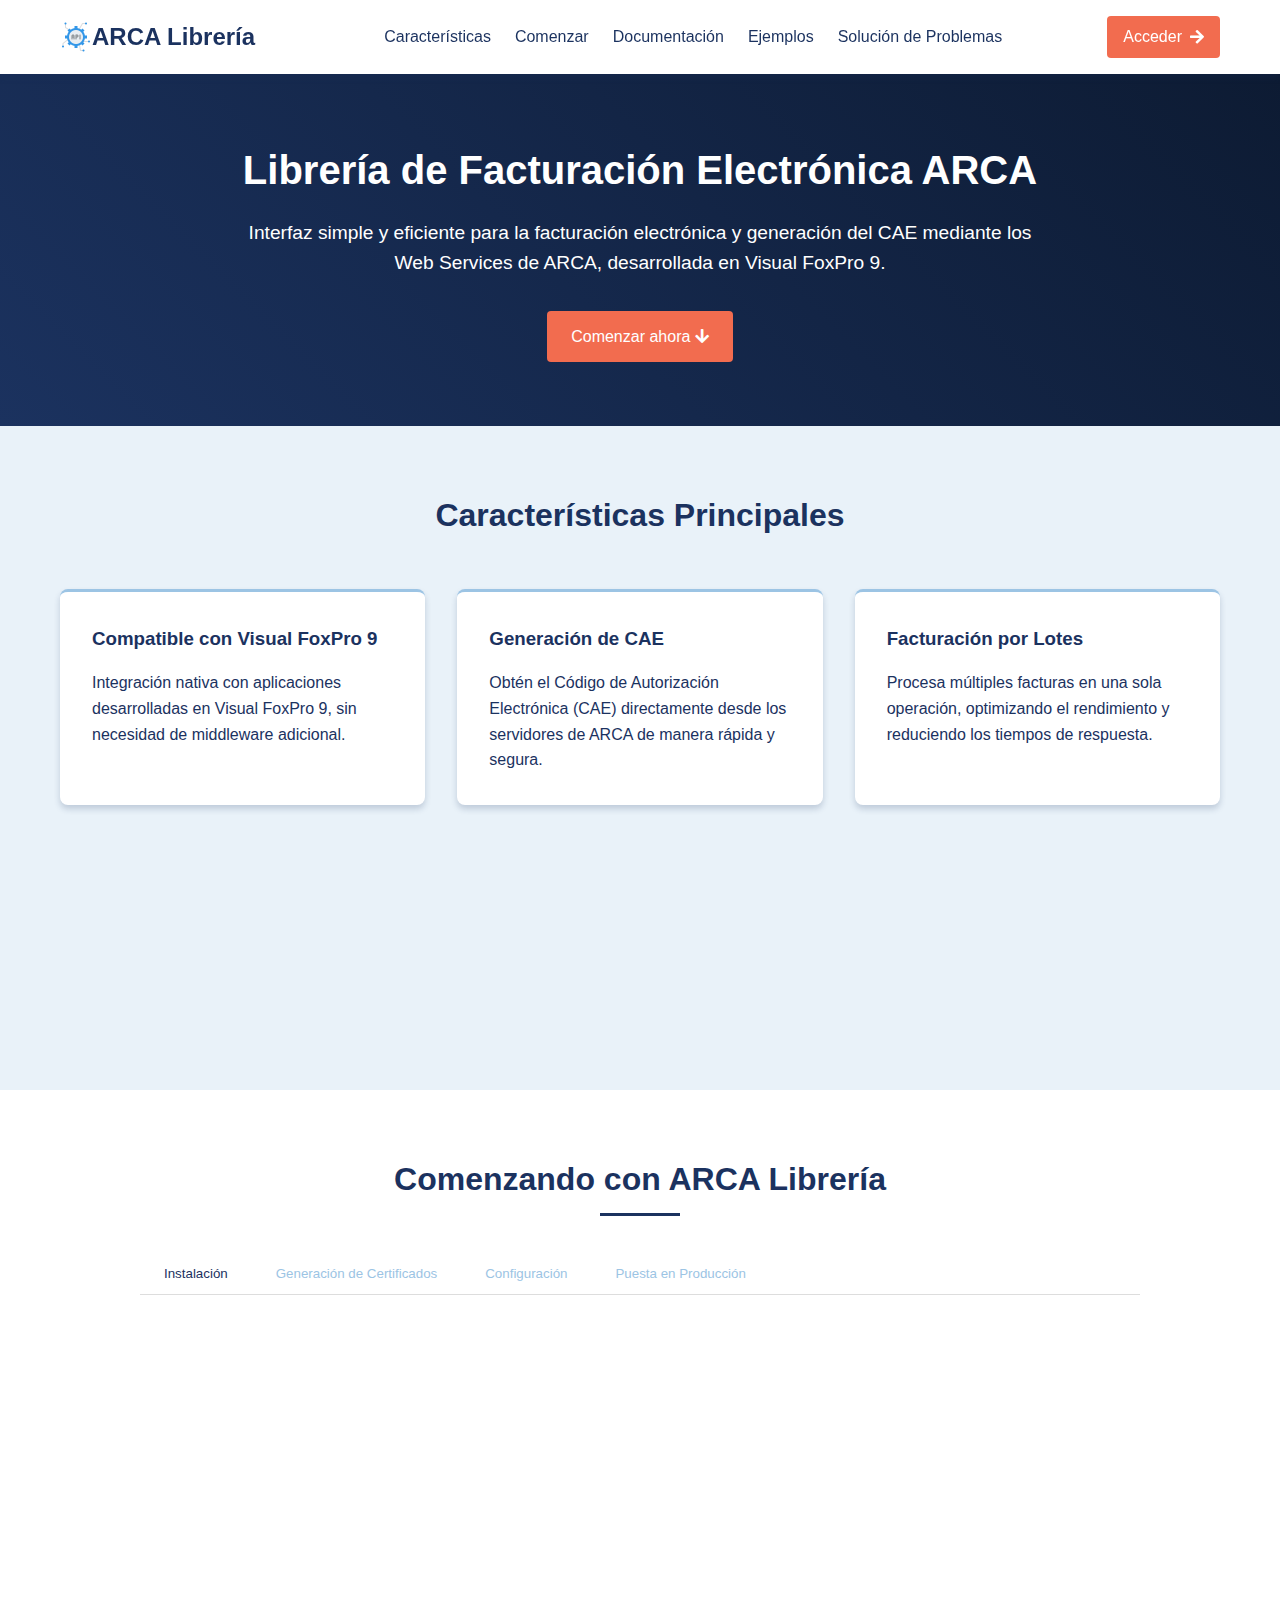
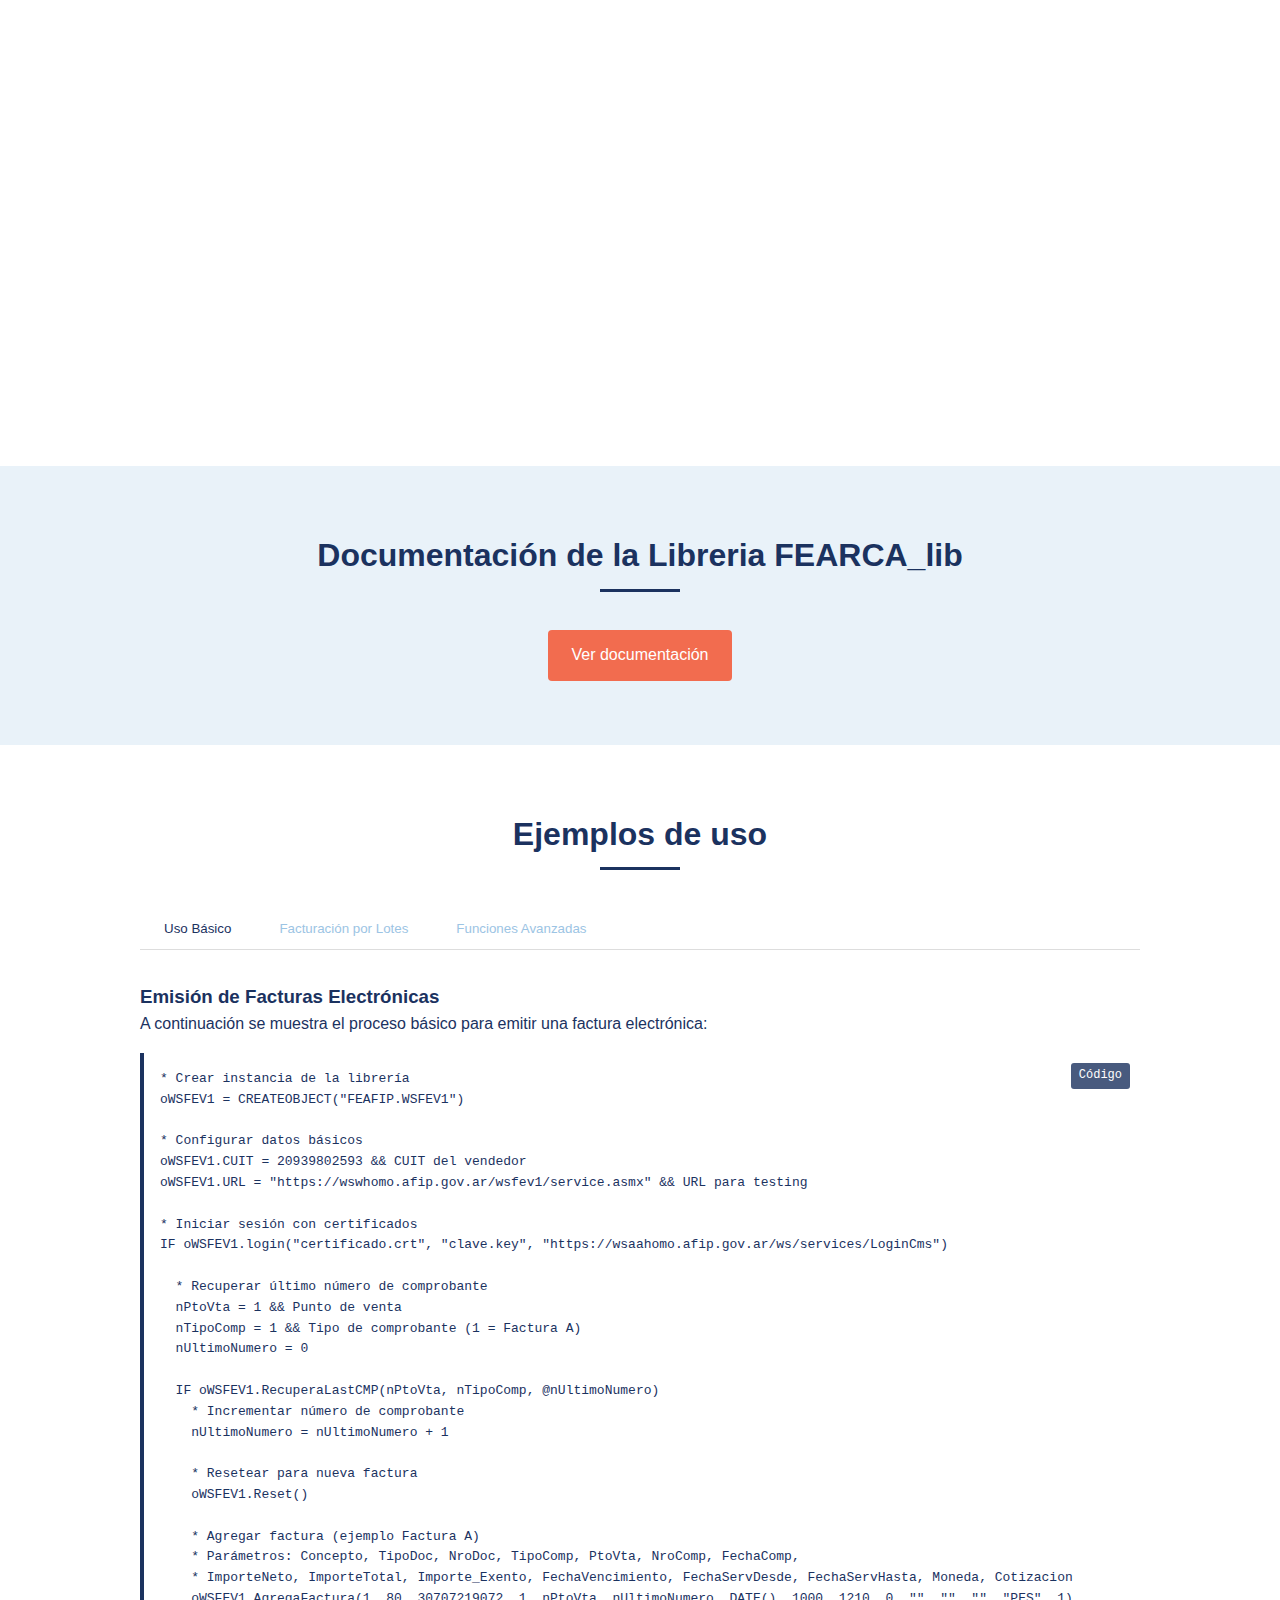
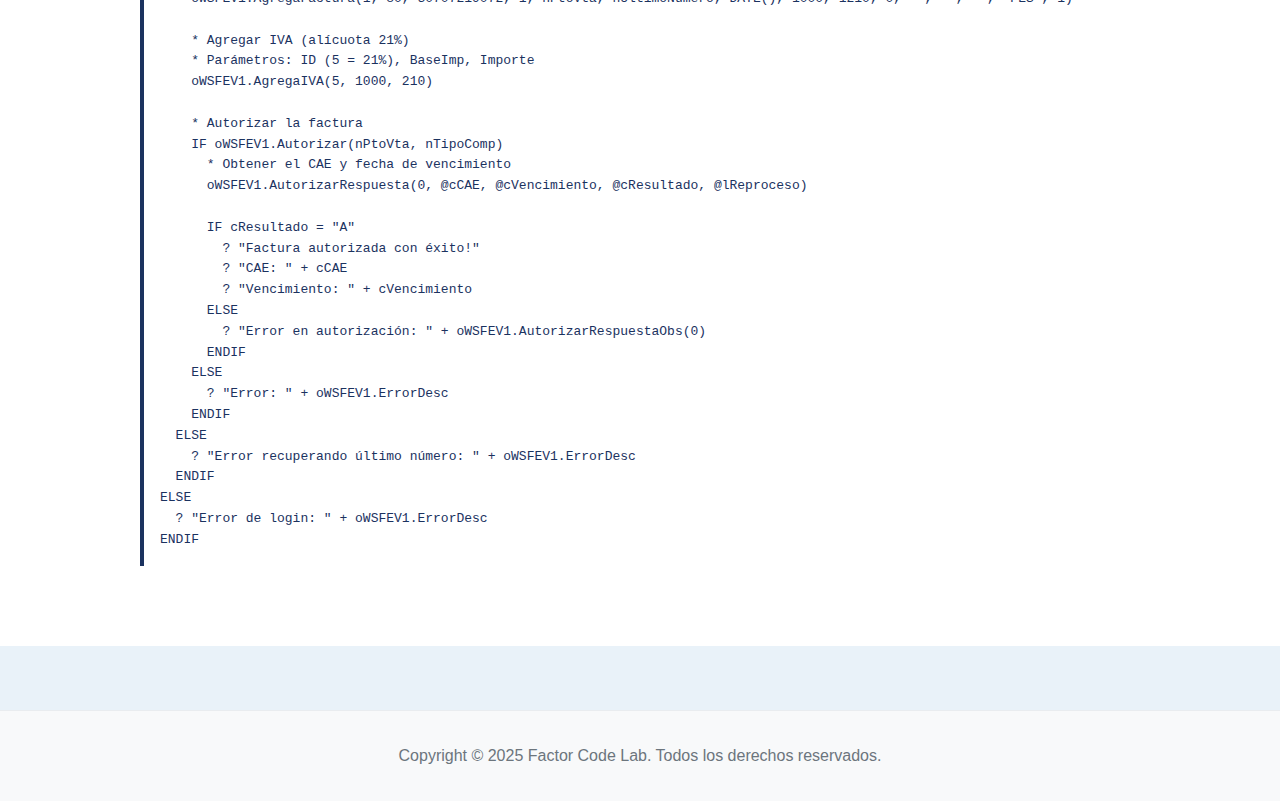
==== index.html @ 76cac280 "documentacion de arca terminada" ====
<!DOCTYPE html>
<html lang="es">
<head>
    <meta charset="UTF-8">
    <meta name="viewport" content="width=device-width, initial-scale=1.0">
    <title>ARCA Librería - Facturación Electrónica</title>
    <link rel="stylesheet" href="css/styles.css">
    <script src="https://cdnjs.cloudflare.com/ajax/libs/jquery/3.6.0/jquery.min.js"></script>
    <link rel="stylesheet" href="https://cdnjs.cloudflare.com/ajax/libs/font-awesome/5.15.4/css/all.min.css">
    <script src="js/main.js" defer></script>

    <!-- Favicon y Apple Touch Icons -->
    <link rel="apple-touch-icon" sizes="180x180" href="/assets/icon/apple-touch-icon.png">
    <link rel="icon" type="image/png" sizes="32x32" href="/assets/icon/favicon-32x32.png">
    <link rel="icon" type="image/png" sizes="16x16" href="/assets/icon/favicon-16x16.png">
    <link rel="icon" type="image/png" sizes="192x192" href="/assets/icon/android-chrome-192x192.png">
    <link rel="icon" type="image/png" sizes="512x512" href="/assets/icon/android-chrome-512x512.png">
    <link rel="shortcut icon" href="/assets/icon/favicon.ico">
</head>
<body>
   
    <header>
        <div class="container header-content">
            <div class="menu-icon">
                <img src="/assets/icon/favicon-32x32.png" alt="Logo de ARCA Librería">
                <a href="#" class="logo">ARCA Librería</a>
            </div>
            <nav>
                <ul>
                    <li><a href="#features">Características</a></li>
                    <li><a href="#getting-started">Comenzar</a></li>
                    <li><a href="#documentation">Documentación</a></li>
                    <li><a href="#examples">Ejemplos</a></li>
                    <li><a href="#troubleshooting">Solución de Problemas</a></li>
                </ul>
            </nav>
            <div class="nav-buttons">
                <a href="https://apiworks.online/" class="btn-nav">
                    Acceder
                    <i class="fas fa-arrow-right"></i>
                </a>
            </div>
        </div>
    </header>
    
    <section class="hero">
        <div class="container">
            <h1>Librería de Facturación Electrónica ARCA</h1>
            <p>Interfaz simple y eficiente para la facturación electrónica y generación del CAE mediante los Web Services de ARCA, desarrollada en Visual FoxPro 9.</p>
            <a href="#getting-started" class="btn">Comenzar ahora
                <i class="fas fa-arrow-down"></i>
            </a>
        </div>
    </section>
    
    <section id="features" class="features">
        <div class="container">
            <h2>Características Principales</h2>
            <div class="feature-grid">
                <div class="feature-card">
                    <h3>Compatible con Visual FoxPro 9</h3>
                    <p>Integración nativa con aplicaciones desarrolladas en Visual FoxPro 9, sin necesidad de middleware adicional.</p>
                </div>
                <div class="feature-card">
                    <h3>Generación de CAE</h3>
                    <p>Obtén el Código de Autorización Electrónica (CAE) directamente desde los servidores de ARCA de manera rápida y segura.</p>
                </div>
                <div class="feature-card">
                    <h3>Facturación por Lotes</h3>
                    <p>Procesa múltiples facturas en una sola operación, optimizando el rendimiento y reduciendo los tiempos de respuesta.</p>
                </div>
                <div class="feature-card">
                    <h3>Gestión de Certificados</h3>
                    <p>Manejo simplificado de certificados digitales para autenticación segura con los Web Services de ARCA.</p>
                </div>
                
                <div class="feature-card">
                    <h3>Diagnóstico de Errores</h3>
                    <p>Sistema integrado de diagnóstico y solución de problemas comunes en la facturación electrónica.</p>
                </div>
                <div class="feature-card">
                    <h3>Expandible</h3>
                    <p>Arquitectura diseñada para incorporar nuevas funcionalidades y métodos de forma sencilla.</p>
                </div>
            </div>
        </div>
    </section>
    
    <section id="getting-started" class="documentation">
        <div class="container">
            <h2>Comenzando con ARCA Librería</h2>
            <div class="tab-container">
                <div class="tab-buttons">
                    <button class="tab-btn active" data-tab="installation">Instalación</button>
                    <button class="tab-btn" data-tab="certificate">Generación de Certificados</button>
                    <button class="tab-btn" data-tab="configuration">Configuración</button>
                    <button class="tab-btn" data-tab="production">Puesta en Producción</button>
                </div>
                
                <div id="installation" class="tab-content active">
                    <div class="step-container">
                        <div class="step">
                            <div class="step-number">1</div>
                            <div class="step-content">
                                <h4>Descarga la librería</h4>
                                <p>Descarga la última versión de la librería desde nuestra página de descargas.</p>
                            </div>
                        </div>
                        <div class="step">
                            <div class="step-number">2</div>
                            <div class="step-content">
                                <h4>Registra la librería DLL</h4>
                                <p>Ejecuta el archivo registrar.exe como administrador para registrar la librería en el sistema.</p>
                                <div class="code-block">
                                    registrar.exe
                                </div>
                            </div>
                        </div>
                        <div class="step">
                            <div class="step-number">3</div>
                            <div class="step-content">
                                <h4>Verifica la instalación</h4>
                                <p>Comprueba que la instalación ha sido exitosa mediante el siguiente código en Visual FoxPro:</p>
                                <div class="code-block">
                                    oWSFEV1 = CREATEOBJECT("FEAFIP.WSFEV1")<br>
                                    IF TYPE("oWSFEV1") = "O"<br>
                                    &nbsp;&nbsp;? "Instalación exitosa"<br>
                                    ELSE<br>
                                    &nbsp;&nbsp;? "Error en la instalación"<br>
                                    ENDIF
                                </div>
                            </div>
                        </div>
                    </div>
                </div>
                
                <div id="certificate" class="tab-content">
                    <div class="step-container">
                        <div class="step">
                            <div class="step-number">1</div>
                            <div class="step-content">
                                <h4>Descarga e instala OpenSSL</h4>
                                <p>Descarga e instala OpenSSL desde <a href="https://slproweb.com/products/Win32OpenSSL.html" target="_blank">slproweb.com</a>.</p>
                            </div>
                        </div>
                        <div class="step">
                            <div class="step-number">2</div>
                            <div class="step-content">
                                <h4>Configuración de variables de entorno</h4>
                                <p>Configura la variable de entorno para OpenSSL:</p>
                                <div class="code-block">
                                    set OPENSSL_CONF=[RUTA AL DIRECTORIO BIN DE OPENSSL]\openssl.cfg
                                </div>
                            </div>
                        </div>
                        <div class="step">
                            <div class="step-number">3</div>
                            <div class="step-content">
                                <h4>Generar archivo privada</h4>
                                <p>Genera el archivo de clave privada:</p>
                                <div class="code-block">
                                    openssl genrsa -out privada 2048
                                </div>
                            </div>
                        </div>
                        <div class="step">
                            <div class="step-number">4</div>
                            <div class="step-content">
                                <h4>Copia de archivo privada</h4>
                                <p>Copia el archivo "privada" como "clave.key" (no renombrar, hacer una copia).</p>
                            </div>
                        </div>
                        <div class="step">
                            <div class="step-number">5</div>
                            <div class="step-content">
                                <h4>Generar archivo de solicitud CSR</h4>
                                <p>Genera el archivo CSR para solicitar el certificado a ARCA:</p>
                                <div class="code-block">
                                    openssl req -new -key privada -subj "/C=AR/O=subj_o/CN=subj_cn/serialNumber=CUIT subj_cuit" -out pedido
                                </div>
                                <p>Reemplaza los siguientes valores:</p>
                                <ul>
                                    <li><strong>subj_o</strong>: Nombre de la Empresa que emitirá las facturas</li>
                                    <li><strong>subj_cn</strong>: Un alias cualquiera</li>
                                    <li><strong>subj_cuit</strong>: CUIT de la Empresa que emitirá las facturas</li>
                                </ul>
                            </div>
                        </div>
                    </div>
                </div>
                
                <div id="configuration" class="tab-content">
                    <div class="step-container">
                        <div class="step">
                            <div class="step-number">1</div>
                            <div class="step-content">
                                <h4>Incorporar la librería en tu proyecto</h4>
                                <p>Crea una instancia de la librería en tu proyecto de Visual FoxPro:</p>
                                <div class="code-block">
                                    oWSFEV1 = CREATEOBJECT("FEAFIP.WSFEV1")
                                </div>
                            </div>
                        </div>
                        <div class="step">
                            <div class="step-number">2</div>
                            <div class="step-content">
                                <h4>Configurar CUIT y URLs</h4>
                                <p>Configura el CUIT del vendedor y las URLs de los Web Services:</p>
                                <div class="code-block">
                                    oWSFEV1.CUIT = 20939802593 && CUIT del vendedor<br>
                                    oWSFEV1.URL = "https://wswhomo.afip.gov.ar/wsfev1/service.asmx" && URL para testing<br>
                                    && Para producción usar: "https://servicios1.afip.gov.ar/wsfev1/service.asmx"
                                </div>
                            </div>
                        </div>
                        <div class="step">
                            <div class="step-number">3</div>
                            <div class="step-content">
                                <h4>Iniciar sesión</h4>
                                <p>Realiza el login utilizando los certificados generados:</p>
                                <div class="code-block">
                                    IF oWSFEV1.login("certificado.crt", "clave.key", "https://wsaahomo.afip.gov.ar/ws/services/LoginCms")<br>
                                    &nbsp;&nbsp;? "Login exitoso"<br>
                                    ELSE<br>
                                    &nbsp;&nbsp;? "Error de login: " + oWSFEV1.ErrorDesc<br>
                                    ENDIF
                                </div>
                                <p>Para producción, usa la URL: "https://wsaa.afip.gov.ar/ws/services/LoginCms"</p>
                            </div>
                        </div>
                    </div>
                </div>
                
                <div id="production" class="tab-content">
                    <div class="step-container">
                        <div class="step">
                            <div class="step-number">1</div>
                            <div class="step-content">
                                <h4>Generar certificado de producción</h4>
                                <p>Sigue los pasos para generar un certificado de producción según lo indicado en la sección "Generación de Certificados".</p>
                            </div>
                        </div>
                        <div class="step">
                            <div class="step-number">2</div>
                            <div class="step-content">
                                <h4>Administrador de Certificados Digitales</h4>
                                <p>Agrega en la web de AFIP, en el Administrador de Relaciones de Clave Fiscal, el "Administrador de Certificados Digitales".</p>
                            </div>
                        </div>
                        <div class="step">
                            <div class="step-number">3</div>
                            <div class="step-content">
                                <h4>Subir certificado</h4>
                                <p>Sube el archivo "pedido" al Administrador de Certificados Digitales y descarga el certificado. El archivo "privada" generado con OpenSSL será la clave.key del proyecto.</p>
                            </div>
                        </div>
                        <div class="step">
                            <div class="step-number">4</div>
                            <div class="step-content">
                                <h4>Agregar Web Service</h4>
                                <p>Agrega en el Administrador de Relaciones el Web Service de factura electrónica.</p>
                            </div>
                        </div>
                        <div class="step">
                            <div class="step-number">5</div>
                            <div class="step-content">
                                <h4>Configurar punto de venta</h4>
                                <p>Entra al módulo "Regímenes de Facturación y Registración" y agrega un punto de venta de tipo Web Services.</p>
                            </div>
                        </div>
                        <div class="step">
                            <div class="step-number">6</div>
                            <div class="step-content">
                                <h4>Cambiar URLs en el código</h4>
                                <p>Modifica las URLs en tu código para utilizar los servidores de producción:</p>
                                <div class="code-block">
                                    oWSFEV1.URL = "https://servicios1.afip.gov.ar/wsfev1/service.asmx"<br>
                                    && URL de autenticación para producción<br>
                                    lURLWSAA = "https://wsaa.afip.gov.ar/ws/services/LoginCms"
                                </div>
                            </div>
                        </div>
                    </div>
                </div>
            </div>
        </div>
    </section>

    <section id="documentation" class="library">
        <div class="container">
            <h2>Documentación de la Libreria FEARCA_lib</h2>
            <a href="documentation.html" class="btn-library">Ver documentación</a>
        </div>
    </section>

    <section id="examples" class="documentation">
        <div class="container">
            <h2>Ejemplos de uso</h2>
            <div class="tab-container">
                <div class="tab-buttons">
                    <button class="tab-btn active" data-tab="basic-usage">Uso Básico</button>
                    <button class="tab-btn" data-tab="batch-invoicing">Facturación por Lotes</button>
                    <button class="tab-btn" data-tab="advanced">Funciones Avanzadas</button>
                </div>
                
                <div id="basic-usage" class="tab-content active">
                    <h3>Emisión de Facturas Electrónicas</h3>
                    <p>A continuación se muestra el proceso básico para emitir una factura electrónica:</p>
                    
                    <div class="code-block">
                        * Crear instancia de la librería<br>
                        oWSFEV1 = CREATEOBJECT("FEAFIP.WSFEV1")<br><br>
                        
                        * Configurar datos básicos<br>
                        oWSFEV1.CUIT = 20939802593 && CUIT del vendedor<br>
                        oWSFEV1.URL = "https://wswhomo.afip.gov.ar/wsfev1/service.asmx" && URL para testing<br><br>
                        
                        * Iniciar sesión con certificados<br>
                        IF oWSFEV1.login("certificado.crt", "clave.key", "https://wsaahomo.afip.gov.ar/ws/services/LoginCms")<br><br>
                            
                        &nbsp;&nbsp;* Recuperar último número de comprobante<br>
                        &nbsp;&nbsp;nPtoVta = 1 && Punto de venta<br>
                        &nbsp;&nbsp;nTipoComp = 1 && Tipo de comprobante (1 = Factura A)<br>
                        &nbsp;&nbsp;nUltimoNumero = 0<br><br>
                        
                        &nbsp;&nbsp;IF oWSFEV1.RecuperaLastCMP(nPtoVta, nTipoComp, @nUltimoNumero)<br>
                        &nbsp;&nbsp;&nbsp;&nbsp;* Incrementar número de comprobante<br>
                        &nbsp;&nbsp;&nbsp;&nbsp;nUltimoNumero = nUltimoNumero + 1<br><br>
                        
                        &nbsp;&nbsp;&nbsp;&nbsp;* Resetear para nueva factura<br>
                        &nbsp;&nbsp;&nbsp;&nbsp;oWSFEV1.Reset()<br><br>
                        
                        &nbsp;&nbsp;&nbsp;&nbsp;* Agregar factura (ejemplo Factura A)<br>
                        &nbsp;&nbsp;&nbsp;&nbsp;* Parámetros: Concepto, TipoDoc, NroDoc, TipoComp, PtoVta, NroComp, FechaComp,<br>
                        &nbsp;&nbsp;&nbsp;&nbsp;* ImporteNeto, ImporteTotal, Importe_Exento, FechaVencimiento, FechaServDesde, FechaServHasta, Moneda, Cotizacion<br>
                        &nbsp;&nbsp;&nbsp;&nbsp;oWSFEV1.AgregaFactura(1, 80, 30707219072, 1, nPtoVta, nUltimoNumero, DATE(), 1000, 1210, 0, "", "", "", "PES", 1)<br><br>
                        
                        &nbsp;&nbsp;&nbsp;&nbsp;* Agregar IVA (alícuota 21%)<br>
                        &nbsp;&nbsp;&nbsp;&nbsp;* Parámetros: ID (5 = 21%), BaseImp, Importe<br>
                        &nbsp;&nbsp;&nbsp;&nbsp;oWSFEV1.AgregaIVA(5, 1000, 210)<br><br>
                        
                        &nbsp;&nbsp;&nbsp;&nbsp;* Autorizar la factura<br>
                        &nbsp;&nbsp;&nbsp;&nbsp;IF oWSFEV1.Autorizar(nPtoVta, nTipoComp)<br>
                        &nbsp;&nbsp;&nbsp;&nbsp;&nbsp;&nbsp;* Obtener el CAE y fecha de vencimiento<br>
                        &nbsp;&nbsp;&nbsp;&nbsp;&nbsp;&nbsp;oWSFEV1.AutorizarRespuesta(0, @cCAE, @cVencimiento, @cResultado, @lReproceso)<br><br>
                        
                        &nbsp;&nbsp;&nbsp;&nbsp;&nbsp;&nbsp;IF cResultado = "A"<br>
                        &nbsp;&nbsp;&nbsp;&nbsp;&nbsp;&nbsp;&nbsp;&nbsp;? "Factura autorizada con éxito!"<br>
                        &nbsp;&nbsp;&nbsp;&nbsp;&nbsp;&nbsp;&nbsp;&nbsp;? "CAE: " + cCAE<br>
                        &nbsp;&nbsp;&nbsp;&nbsp;&nbsp;&nbsp;&nbsp;&nbsp;? "Vencimiento: " + cVencimiento<br>
                        &nbsp;&nbsp;&nbsp;&nbsp;&nbsp;&nbsp;ELSE<br>
                        &nbsp;&nbsp;&nbsp;&nbsp;&nbsp;&nbsp;&nbsp;&nbsp;? "Error en autorización: " + oWSFEV1.AutorizarRespuestaObs(0)<br>
                        &nbsp;&nbsp;&nbsp;&nbsp;&nbsp;&nbsp;ENDIF<br>
                        &nbsp;&nbsp;&nbsp;&nbsp;ELSE<br>
                        &nbsp;&nbsp;&nbsp;&nbsp;&nbsp;&nbsp;? "Error: " + oWSFEV1.ErrorDesc<br>
                        &nbsp;&nbsp;&nbsp;&nbsp;ENDIF<br>
                        &nbsp;&nbsp;ELSE<br>
                        &nbsp;&nbsp;&nbsp;&nbsp;? "Error recuperando último número: " + oWSFEV1.ErrorDesc<br>
                        &nbsp;&nbsp;ENDIF<br>
                        ELSE<br>
                        &nbsp;&nbsp;? "Error de login: " + oWSFEV1.ErrorDesc<br>
                        ENDIF
                    </div>
                </div>
                
                <div id="batch-invoicing" class="tab-content">
                    <h3>Facturación por Lotes</h3>
                    <p>La facturación por lotes permite procesar múltiples facturas en una sola operación, optimizando el rendimiento:</p>
                    
                    <div class="code-block">
                        * Crear instancia de la librería<br>
                        oWSFEV1 = CREATEOBJECT("FEAFIP.WSFEV1")<br><br>
                        
                        * Configurar datos básicos<br>
                        oWSFEV1.CUIT = 20939802593 && CUIT del vendedor<br>
                        oWSFEV1.URL = "https://wswhomo.afip.gov.ar/wsfev1/service.asmx" && URL para testing<br><br>
                        
                        * Iniciar sesión con certificados<br>
                        IF oWSFEV1.login("certificado.crt", "clave.key", "https://wsaahomo.afip.gov.ar/ws/services/LoginCms")<br><br>
                            
                        &nbsp;&nbsp;* Recuperar último número de comprobante<br>
                        &nbsp;&nbsp;nPtoVta = 1 && Punto de venta<br>
                        &nbsp;&nbsp;nTipoComp = 1 && Tipo de comprobante (1 = Factura A)<br>
                        &nbsp;&nbsp;nUltimoNumero = 0<br>
                        &nbsp;&nbsp;nCantidadComprobantes = 5 && Cantidad de facturas a procesar<br><br>
                        
                        &nbsp;&nbsp;IF oWSFEV1.RecuperaLastCMP(nPtoVta, nTipoComp, @nUltimoNumero)<br>
                        &nbsp;&nbsp;&nbsp;&nbsp;* Resetear para nueva factura<br>
                        &nbsp;&nbsp;&nbsp;&nbsp;oWSFEV1.Reset()<br><br>
                        
                        &nbsp;&nbsp;&nbsp;&nbsp;* Agregar facturas (ejemplo Factura A)<br>
                        &nbsp;&nbsp;&nbsp;&nbsp;* Parámetros: Concepto, TipoDoc, NroDoc, TipoComp, PtoVta, NroComp, FechaComp,<br>
                        &nbsp;&nbsp;&nbsp;&nbsp;* ImporteNeto, ImporteTotal, Importe_Exento, FechaVencimiento, FechaServDesde, FechaServHasta, Moneda, Cotizacion<br>
                        &nbsp;&nbsp;&nbsp;&nbsp;oWSFEV1.AgregaFactura(1, 80, 30707219072, 1, nPtoVta, nUltimoNumero, DATE(), 1000, 1210, 0, "", "", "", "PES", 1)<br><br>
                        
                        &nbsp;&nbsp;&nbsp;&nbsp;* Agregar IVA (alícuota 21%)<br>
                        &nbsp;&nbsp;&nbsp;&nbsp;* Parámetros: ID (5 = 21%), BaseImp, Importe<br>
                        &nbsp;&nbsp;&nbsp;&nbsp;oWSFEV1.AgregaIVA(5, 1000, 210)<br><br>
                        
                        &nbsp;&nbsp;&nbsp;&nbsp;* Autorizar facturas<br>
                        &nbsp;&nbsp;&nbsp;&nbsp;IF oWSFEV1.Autorizar(nPtoVta, nTipoComp)<br>
                        &nbsp;&nbsp;&nbsp;&nbsp;&nbsp;&nbsp;* Obtener CAE y fecha de vencimiento<br>
                        &nbsp;&nbsp;&nbsp;&nbsp;&nbsp;&nbsp;oWSFEV1.AutorizarRespuesta(0, @cCAE, @cVencimiento, @cResultado, @lReproceso)<br><br>
                        
                        &nbsp;&nbsp;&nbsp;&nbsp;&nbsp;&nbsp;IF cResultado = "A"<br>
                        &nbsp;&nbsp;&nbsp;&nbsp;&nbsp;&nbsp;&nbsp;&nbsp;? "Facturas autorizadas con éxito!"<br>
                        &nbsp;&nbsp;&nbsp;&nbsp;&nbsp;&nbsp;&nbsp;&nbsp;? "CAE: " + cCAE<br>
                        &nbsp;&nbsp;&nbsp;&nbsp;&nbsp;&nbsp;&nbsp;&nbsp;? "Vencimiento: " + cVencimiento<br>
                        &nbsp;&nbsp;&nbsp;&nbsp;&nbsp;&nbsp;ELSE<br>
                        &nbsp;&nbsp;&nbsp;&nbsp;&nbsp;&nbsp;&nbsp;&nbsp;? "Error en autorización: " + oWSFEV1.AutorizarRespuestaObs(0)<br>
                        &nbsp;&nbsp;&nbsp;&nbsp;&nbsp;&nbsp;ENDIF<br>
                        &nbsp;&nbsp;&nbsp;&nbsp;ELSE<br>
                        &nbsp;&nbsp;&nbsp;&nbsp;&nbsp;&nbsp;? "Error: " + oWSFEV1.ErrorDesc<br>
                        &nbsp;&nbsp;&nbsp;&nbsp;ENDIF<br>
                        &nbsp;&nbsp;ELSE<br>
                        &nbsp;&nbsp;&nbsp;&nbsp;? "Error recuperando último número: " + oWSFEV1.ErrorDesc<br>
                        &nbsp;&nbsp;ENDIF<br>
                        ELSE<br>
                        &nbsp;&nbsp;? "Error de login: " + oWSFEV1.ErrorDesc<br>
                        ENDIF
                    </div>
                </div>
            </div>
        </div>
    </section>
    
    <footer class="footer">
        <div class="container">
            <p>Copyright &copy; 2025 Factor Code Lab. Todos los derechos reservados.</p>
        </div>
    </footer>
</body>
</html>
---- css/styles.css ----
:root {
    --primary: #1B325F;
    --secondary: #9CC4E4;
    --success: #F26C4F;
    --warning: #F26C4F;
    --danger: #F26C4F;
    --light: #E9F2F9;
    --dark: #1B325F;
    --shadow: 0 4px 6px rgba(27, 50, 95, 0.2);
}

* {
    margin: 0;
    padding: 0;
    box-sizing: border-box;
    font-family: 'Segoe UI', Tahoma, Geneva, Verdana, sans-serif;
}

body {
    background-color: #E9F2F9;
    color: #1B325F;
    line-height: 1.6;
}

.container {
    max-width: 1200px;
    margin: 0 auto;
    padding: 0 20px;
}

header {
    background-color: white;
    box-shadow: var(--shadow);
    padding: 1rem 0;
    position: sticky;
    top: 0;
    z-index: 1000;
}

.header-content {
    display: flex;
    justify-content: space-between;
    align-items: center;
}

.logo {
    font-size: 1.5rem;
    font-weight: 700;
    color: var(--primary);
    text-decoration: none;
    transition: transform 0.3s ease;
}

.logo:hover {
    transform: scale(1.05);
}

nav ul {
    display: flex;
    list-style: none;
}

nav ul li {
    margin-left: 1.5rem;
}

nav ul li a {
    text-decoration: none;
    color: var(--dark);
    font-weight: 500;
    transition: color 0.3s, transform 0.3s;
    display: inline-block;
}

nav ul li a:hover {
    color: var(--primary);
    transform: translateY(-2px);
}

.menu-icon {
    display: flex;
    align-items: center;
}
.hero {
    background-color: var(--primary);
    color: white;
    padding: 4rem 0;
    text-align: center;
    background-image: linear-gradient(45deg, var(--primary), #0D1B33);
}

.hero h1 {
    font-size: 2.5rem;
    margin-bottom: 1rem;
    opacity: 0;
    transform: translateY(20px);
    transition: opacity 0.8s, transform 0.8s;
}

.hero p {
    font-size: 1.2rem;
    max-width: 800px;
    margin: 0 auto 2rem;
    opacity: 0;
    transform: translateY(20px);
    transition: opacity 0.8s 0.2s, transform 0.8s 0.2s;
}

.hero.loaded h1,
.hero.loaded p {
    opacity: 1;
    transform: translateY(0);
}

.btn {
    display: inline-block;
    padding: 0.8rem 1.5rem;
    background-color: var(--success);
    color: white;
    text-decoration: none;
    border-radius: 4px;
    font-weight: 500;
    transition: background-color 0.3s, transform 0.3s;
    opacity: 0;
    transform: translateY(20px);
    transition: background-color 0.3s, transform 0.3s, opacity 0.8s 0.4s;
}


.hero.loaded .btn {
    opacity: 1;
    transform: translateY(0);
}

.btn:hover {
    background-color: #E05A3D;
    transform: translateY(-3px);
    box-shadow: 0 4px 8px rgba(242, 108, 79, 0.4);
}
.btn-library {
    display: inline-block;
    padding: 0.8rem 1.5rem;
    background-color: var(--success);
    color: white;
    text-decoration: none;
    border-radius: 4px;
    font-weight: 500;
}
.btn-library:hover {
    background-color: #E05A3D;
    transform: translateY(-3px);
    box-shadow: 0 4px 8px rgba(242, 108, 79, 0.4);
}
.features {
    padding: 4rem 0;
}

.features h2 {
    text-align: center;
    margin-bottom: 3rem;
    font-size: 2rem;
    position: relative;
    overflow: hidden;
}

.features h2::after {
    content: '';
    position: absolute;
    bottom: -10px;
    left: 50%;
    width: 80px;
    height: 3px;
    background-color: var(--primary);
    transform: translateX(-50%);
}

.feature-grid {
    display: grid;
    grid-template-columns: repeat(auto-fit, minmax(300px, 1fr));
    gap: 2rem;
}

.feature-card {
    background-color: white;
    border-radius: 8px;
    padding: 2rem;
    box-shadow: var(--shadow);
    transition: transform 0.3s, box-shadow 0.3s;
    opacity: 0;
    transform: translateY(30px);
    border-top: 3px solid var(--secondary);
}

.feature-card.visible {
    opacity: 1;
    transform: translateY(0);
}

.feature-card:hover {
    transform: translateY(-5px);
    box-shadow: 0 8px 16px rgba(0, 0, 0, 0.1);
}

.feature-card h3 {
    margin-bottom: 1rem;
    color: var(--primary);
}
.library {
    padding: 4rem 0;
    background-color: var(--light);
    text-align: center;
}
.library h2 {
    color: var(--primary);
    text-align: center;
    margin-bottom: 3rem;
    font-size: 2rem;
    position: relative;
}
.library h2::after {
    content: '';
    position: absolute;
    bottom: -10px;
    left: 50%;
    width: 80px;
    height: 3px;
    background-color: var(--primary);
    transform: translateX(-50%);
}
.documentation {
    padding: 4rem 0;
    background-color: white;
}

.documentation h2 {
    text-align: center;
    margin-bottom: 3rem;
    font-size: 2rem;
    position: relative;
}

.documentation h2::after {
    content: '';
    position: absolute;
    bottom: -10px;
    left: 50%;
    width: 80px;
    height: 3px;
    background-color: var(--primary);
    transform: translateX(-50%);
}

.tab-container {
    max-width: 1000px;
    margin: 0 auto;
}

.tab-buttons {
    display: flex;
    border-bottom: 1px solid #ddd;
    margin-bottom: 2rem;
    /*overflow-x: auto;
    scrollbar-width: thin;*/
}

/*.tab-buttons::-webkit-scrollbar {
    height: 5px;
}

.tab-buttons::-webkit-scrollbar-thumb {
    background-color: var(--secondary);
    border-radius: 10px;
}*/

.tab-btn {
    padding: 0.8rem 1.5rem;
    background-color: transparent;
    border: none;
    cursor: pointer;
    font-weight: 500;
    color: var(--secondary);
    position: relative;
    white-space: nowrap;
    transition: color 0.3s;
}

.tab-btn.active {
    color: var(--primary);
}

.tab-btn.active::after {
    content: '';
    position: absolute;
    bottom: -1px;
    left: 0;
    width: 100%;
    height: 3px;
    background-color: var(--primary);
    transform: scaleX(0);
    animation: tabActive 0.3s forwards;
}

@keyframes tabActive {
    from {
        transform: scaleX(0);
    }
    to {
        transform: scaleX(1);
    }
}

.tab-content {
    display: none;
    opacity: 0;
    transform: translateY(10px);
    transition: opacity 0.5s, transform 0.5s;
}

.tab-content.active {
    display: block;
    opacity: 1;
    transform: translateY(0);
}

.step-container {
    margin-bottom: 2rem;
}

.step {
    display: flex;
    margin-bottom: 1.5rem;
    background-color: white;
    border-radius: 8px;
    padding: 1.5rem;
    box-shadow: 0 2px 4px rgba(27, 50, 95, 0.1);
    opacity: 0;
    transform: translateX(-20px);
    transition: opacity 0.5s, transform 0.5s;
}

.step.visible {
    opacity: 1;
    transform: translateX(0);
}

.step-number {
    font-size: 1.5rem;
    font-weight: 700;
    color: var(--primary);
    margin-right: 1rem;
    min-width: 2rem;
}

.step-content h4 {
    margin-bottom: 0.5rem;
}

.code-block {
    background-color: white;
    border-left: 4px solid var(--primary);
    padding: 1rem;
    margin: 1rem 0;
    font-family: monospace;
    border-radius: 0 4px 4px 0;
    position: relative;
}

.code-block::before {
    content: 'Código';
    position: absolute;
    top: 10px;
    right: 10px;
    background-color: var(--primary);
    color: white;
    font-size: 0.75rem;
    padding: 0.2rem 0.5rem;
    border-radius: 3px;
    opacity: 0.8;
}

.error-section {
    margin-top: 3rem;
}

.error-item {
    background-color: white;
    border-radius: 8px;
    padding: 1.5rem;
    margin-bottom: 1rem;
    box-shadow: 0 2px 4px rgba(27, 50, 95, 0.1);
    transition: transform 0.3s;
    border-left: 3px solid var(--success);
}

.error-item:hover {
    transform: translateX(5px);
}

.error-item h4 {
    color: var(--danger);
    margin-bottom: 0.5rem;
    display: flex;
    align-items: center;
}

.error-item h4::before {
    content: '⚠️';
    margin-right: 0.5rem;
}

.solution-list {
    margin-left: 2rem;
}

.solution-list li {
    margin-bottom: 0.5rem;
    opacity: 0.9;
    transition: opacity 0.3s;
}

.solution-list li:hover {
    opacity: 1;
}

footer {
    background-color: var(--dark);
    color: white;
    padding: 2rem 0;
    text-align: center;
}

.footer-content {
    display: flex;
    flex-direction: column;
    align-items: center;
}

.footer-links {
    display: flex;
    margin: 1rem 0;
}

.footer-links a {
    color: white;
    margin: 0 1rem;
    text-decoration: none;
    transition: color 0.3s;
}

.footer-links a:hover {
    color: var(--secondary);
    text-decoration: underline;
}

/* Animaciones adicionales */
.fade-in {
    animation: fadeIn 0.8s forwards;
}

@keyframes fadeIn {
    from {
        opacity: 0;
        transform: translateY(20px);
    }
    to {
        opacity: 1;
        transform: translateY(0);
    }
}

.pulse {
    animation: pulse 2s infinite;
}

@keyframes pulse {
    0% {
        transform: scale(1);
    }
    50% {
        transform: scale(1.05);
    }
    100% {
        transform: scale(1);
    }
}

/* Media Queries */
@media (max-width: 768px) {
    .header-content {
        flex-direction: column;
        padding: 1rem 0;
    }
    
    nav ul {
        margin-top: 1rem;
        flex-wrap: wrap;
        justify-content: center;
    }
    
    nav ul li {
        margin: 0.5rem;
    }
    
    .hero h1 {
        font-size: 2rem;
    }
    
    .tab-buttons {
        overflow-x: auto;
    }
}

@media (max-width: 480px) {
    .hero h1 {
        font-size: 1.8rem;
    }
    
    .hero p {
        font-size: 1rem;
    }
    
    .step {
        flex-direction: column;
    }
    
    .step-number {
        margin-bottom: 0.5rem;
    }
}

.footer {
    background-color: #f8f9fa;
    padding: 2rem 0;
    margin-top: 4rem;
    text-align: center;
    border-top: 1px solid #e9ecef;
}

.footer p {
    margin: 0;
    color: #6c757d;
}
/* LIBRARY*/
.hero-library {
    background-color: var(--primary);
    padding: 4rem 0;
    text-align: center;
    background-image: linear-gradient(45deg, var(--primary), #0D1B33);
}

.hero-library h1 {
    color: var(--success);
    font-size: 2.5rem;
    margin-bottom: 1rem;
    opacity: 0;
    transform: translateY(20px);
    transition: opacity 0.8s, transform 0.8s;
}

.hero-library p {
    color:white;
    font-size: 1.2rem;
    max-width: 800px;
    margin: 0 auto 2rem;
    opacity: 0;
    transform: translateY(20px);
    transition: opacity 0.8s 0.2s, transform 0.8s 0.2s;
}

.hero-library.loaded h1,
.hero-library.loaded p {
    opacity: 1;
    transform: translateY(0);
}

.metodo {
    margin: 2rem 0;
    padding: 1.5rem;
    border: 1px solid #ddd;
    border-radius: 4px;
    background-color: #f9f9f9;
}

.metodo h3 {
    color: var(--primary);
    border-bottom: 2px solid var(--success);
    padding-bottom: 0.5rem;
    margin-bottom: 1rem;
}

.ejemplo {
    background-color: #f1f1f1;
    padding: 1rem;
    border-radius: 4px;
    margin-top: 1rem;
}

.ejemplo pre {
    margin: 0;
    padding: 1rem;
    background-color: #fff;
    border-radius: 4px;
}

table {
    width: 100%;
    border-collapse: collapse;
    margin: 1rem 0;
}

th, td {
    padding: 0.75rem;
    border: 1px solid #ddd;
    text-align: left;
}

th {
    background-color: #f5f5f5;
}

#indice ul {
    list-style-type: none;
    padding-left: 1rem;
}

#indice ul ul {
    padding-left: 2rem;
}

#indice a {
    color: #276ab3;
    text-decoration: none;
}

#indice a:hover {
    text-decoration: underline;
}

.documentation-container {
    display: flex;
    gap: 2rem;
    margin-top: 2rem;
}

.sidebar {
    width: 250px;
    position: sticky;
    top: 100px;
    height: fit-content;
    padding: 1rem;
    background-color: white;
    color: var(--primary);
    border-radius: 8px;
    box-shadow: var(--shadow);
}

.content {
    flex: 1;
}
.content h2 {
    color: var(--primary);
    font-size: 2rem;
    margin-bottom: 1rem;
}
.content-title {
    margin-top: 3rem;
}
#indice ul li a:hover {
    color: var(--success);
    text-decoration: none;
}

.metodo {
    scroll-margin-top: 100px;
}
.header-library {
    display: flex;
    justify-content: space-between;
    align-items: center;
    margin-top: 2rem;
}
.li-library {
    margin-left: 3rem;
}

.li-library {
    margin-left: 1rem;
    list-style-type: none;
    padding: 0.3rem 0;
}

.li-library::before {
    content: "•";
    color: var(--primary);
    margin-right: 0.5rem;
}

/* Ajuste para el responsive */
@media (max-width: 768px) {
    .documentation-container {
        flex-direction: column;
    }
    
    .sidebar {
        width: 100%;
        position: relative;
        top: 0;
    }
}

.nav-buttons {
    display: flex;
    align-items: center;
}

.btn-nav {
    display: inline-flex;
    align-items: center;
    gap: 0.5rem;
    padding: 0.5rem 1rem;
    background-color: var(--success);
    color: white;
    font-weight: 500;
    text-decoration: none;
    border-radius: 4px;
    transition: all 0.3s ease;
}

.btn-nav:hover {
    background-color: #ef3208;
    transform: translateY(-2px);
}

/* Ajuste para el responsive */
@media (max-width: 768px) {
    .nav-buttons {
        margin-bottom: 1rem;
    }
}
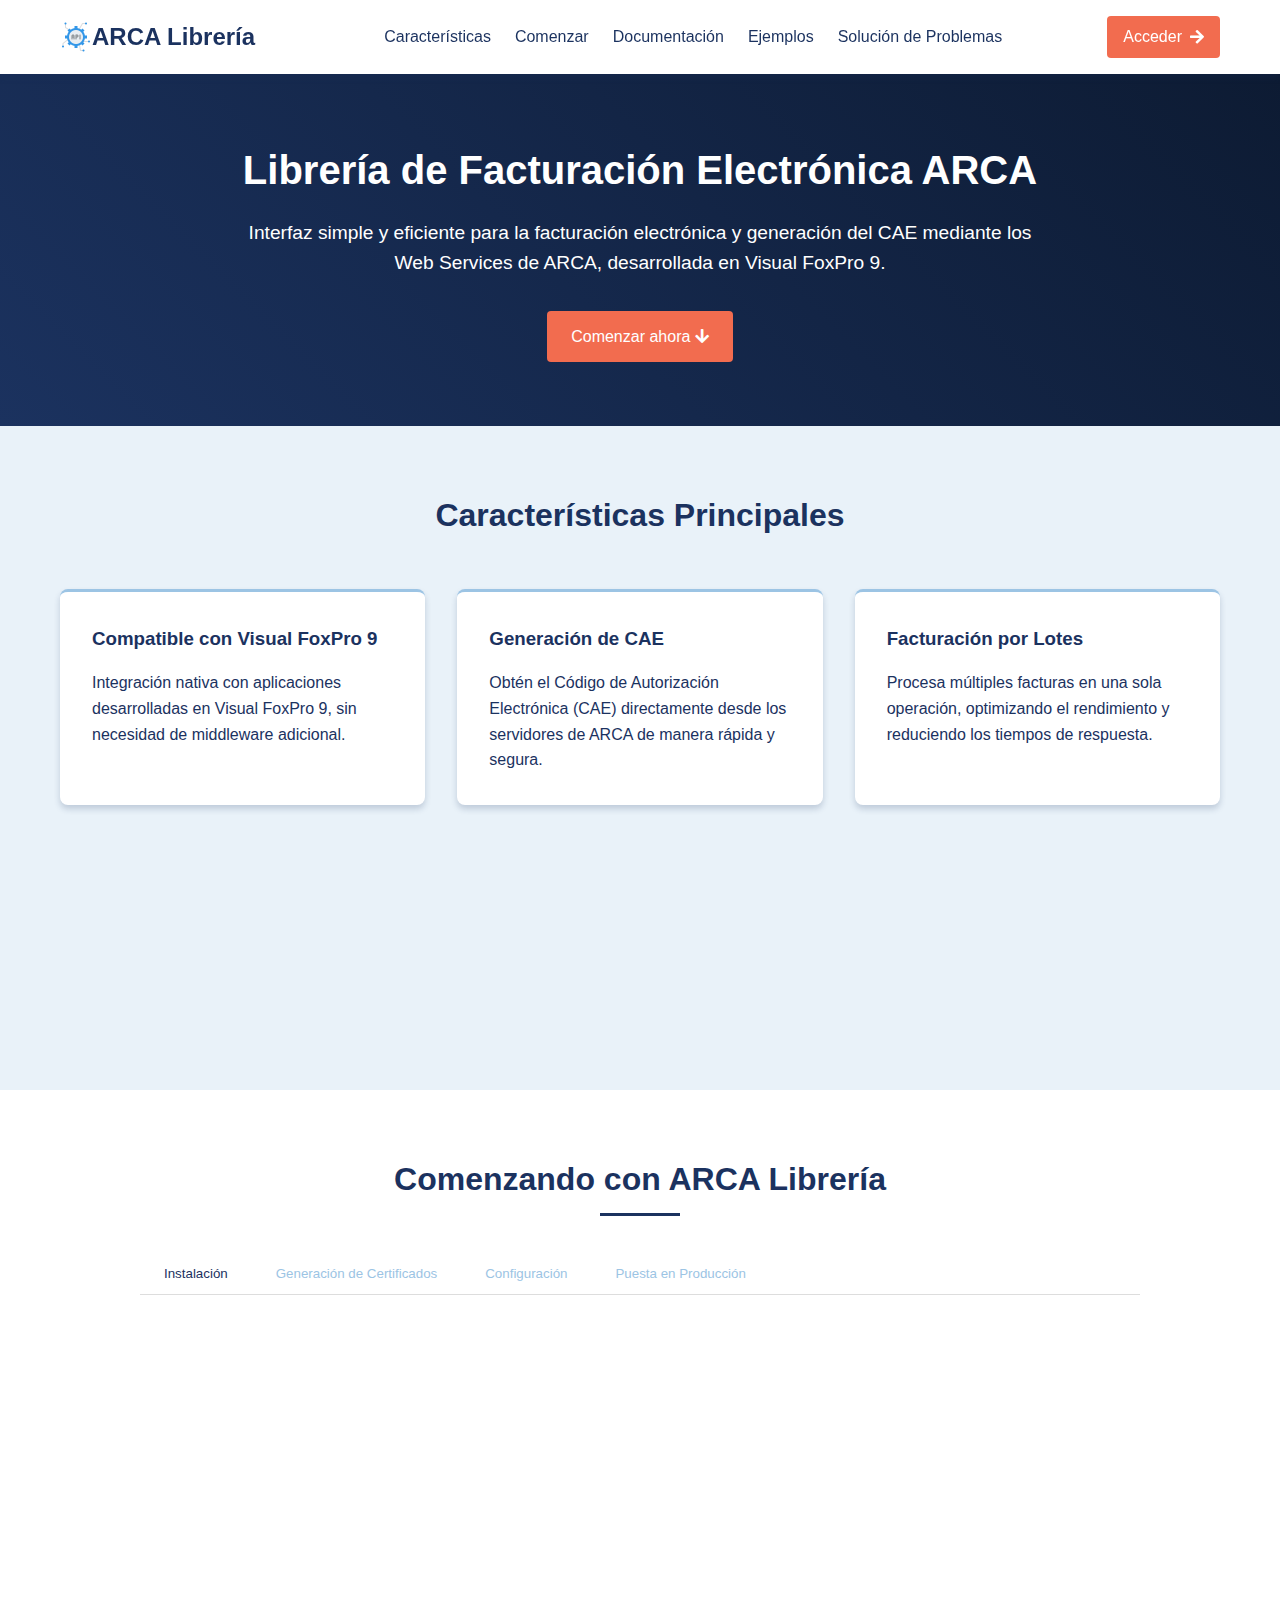
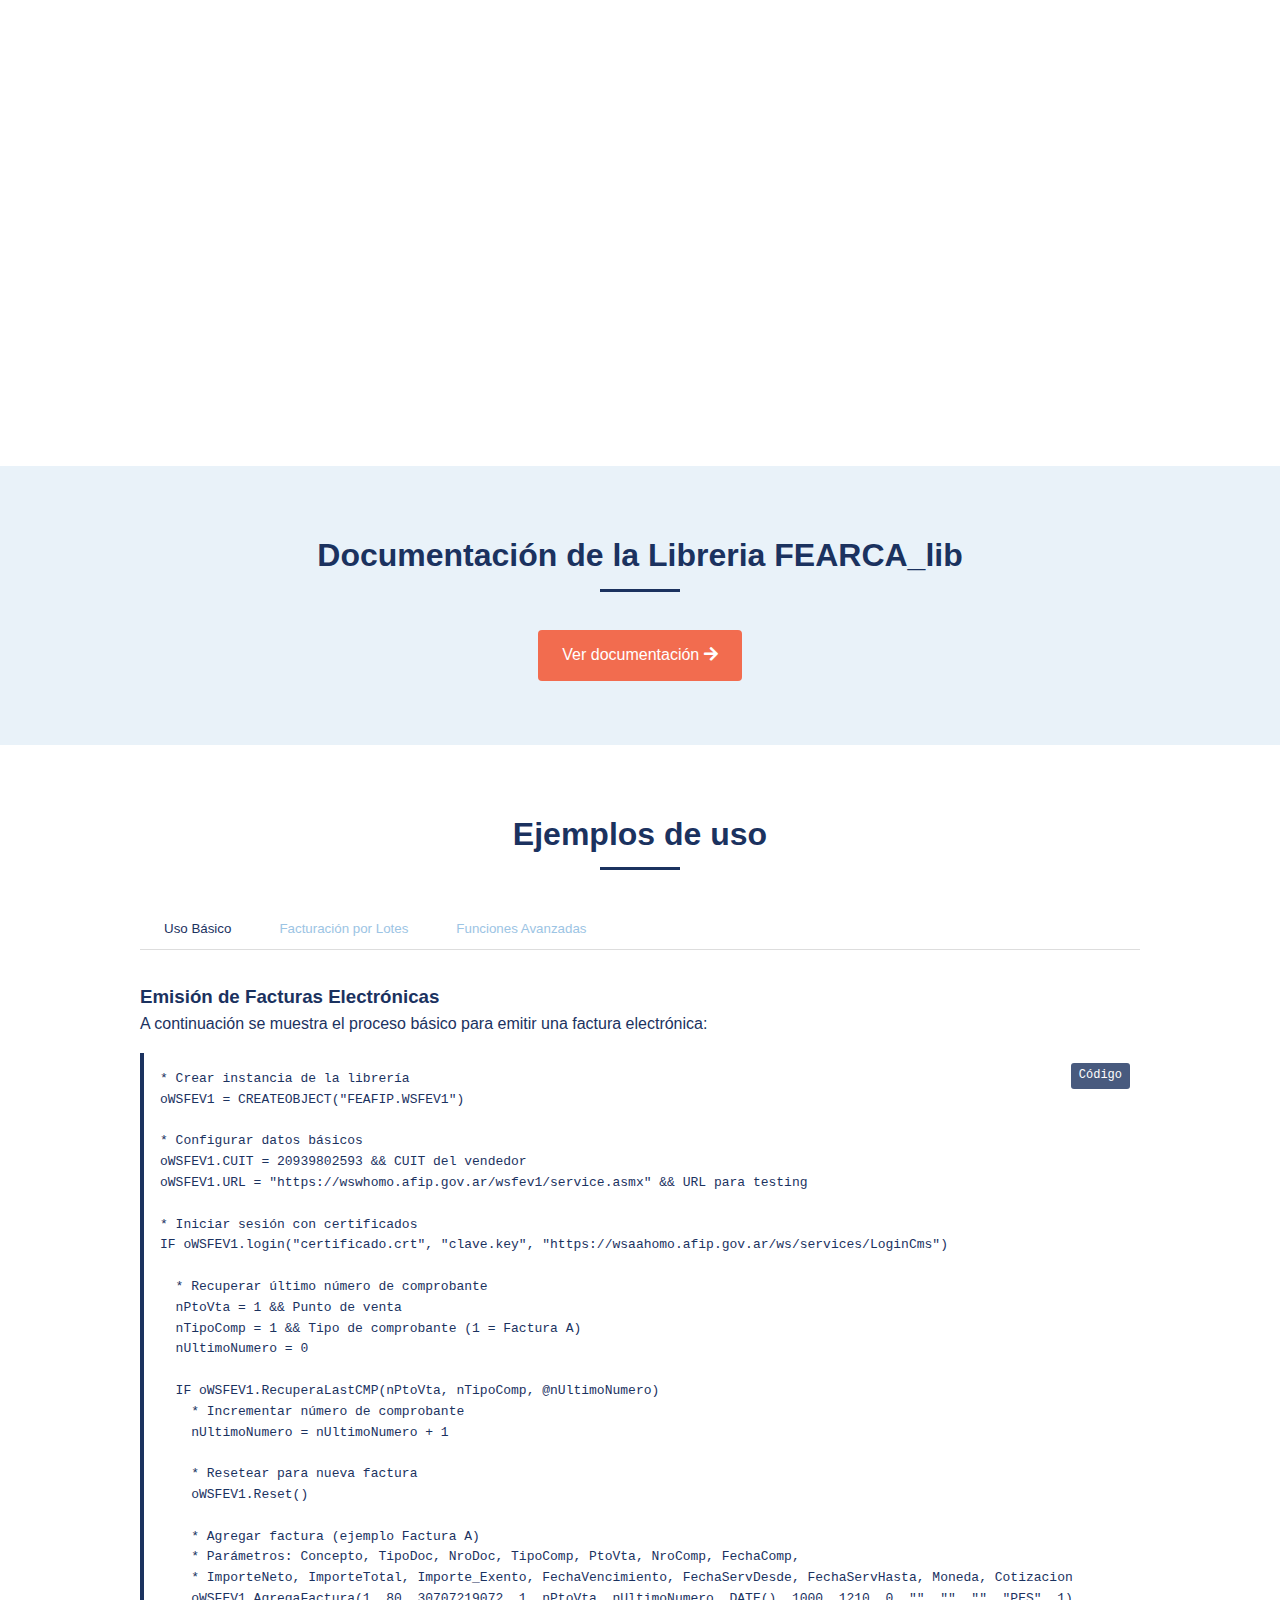
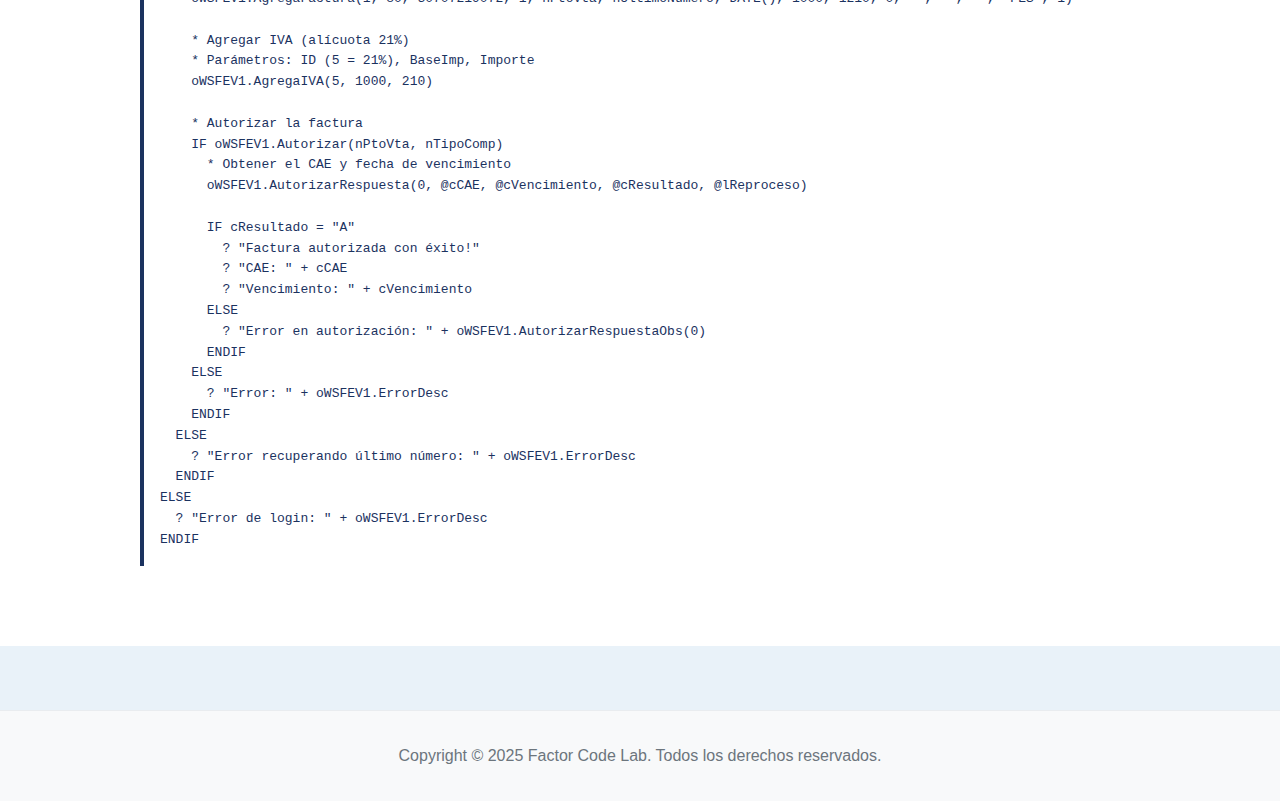
==== commit 30c6cd6a: "Agregado de flecha en boton" ====
--- a/index.html
+++ b/index.html
@@ -289,7 +289,9 @@
     <section id="documentation" class="library">
         <div class="container">
             <h2>Documentación de la Libreria FEARCA_lib</h2>
-            <a href="documentation.html" class="btn-library">Ver documentación</a>
+            <a href="documentation.html" class="btn-library">Ver documentación
+                <i class="fas fa-arrow-right"></i>
+            </a>
         </div>
     </section>
 
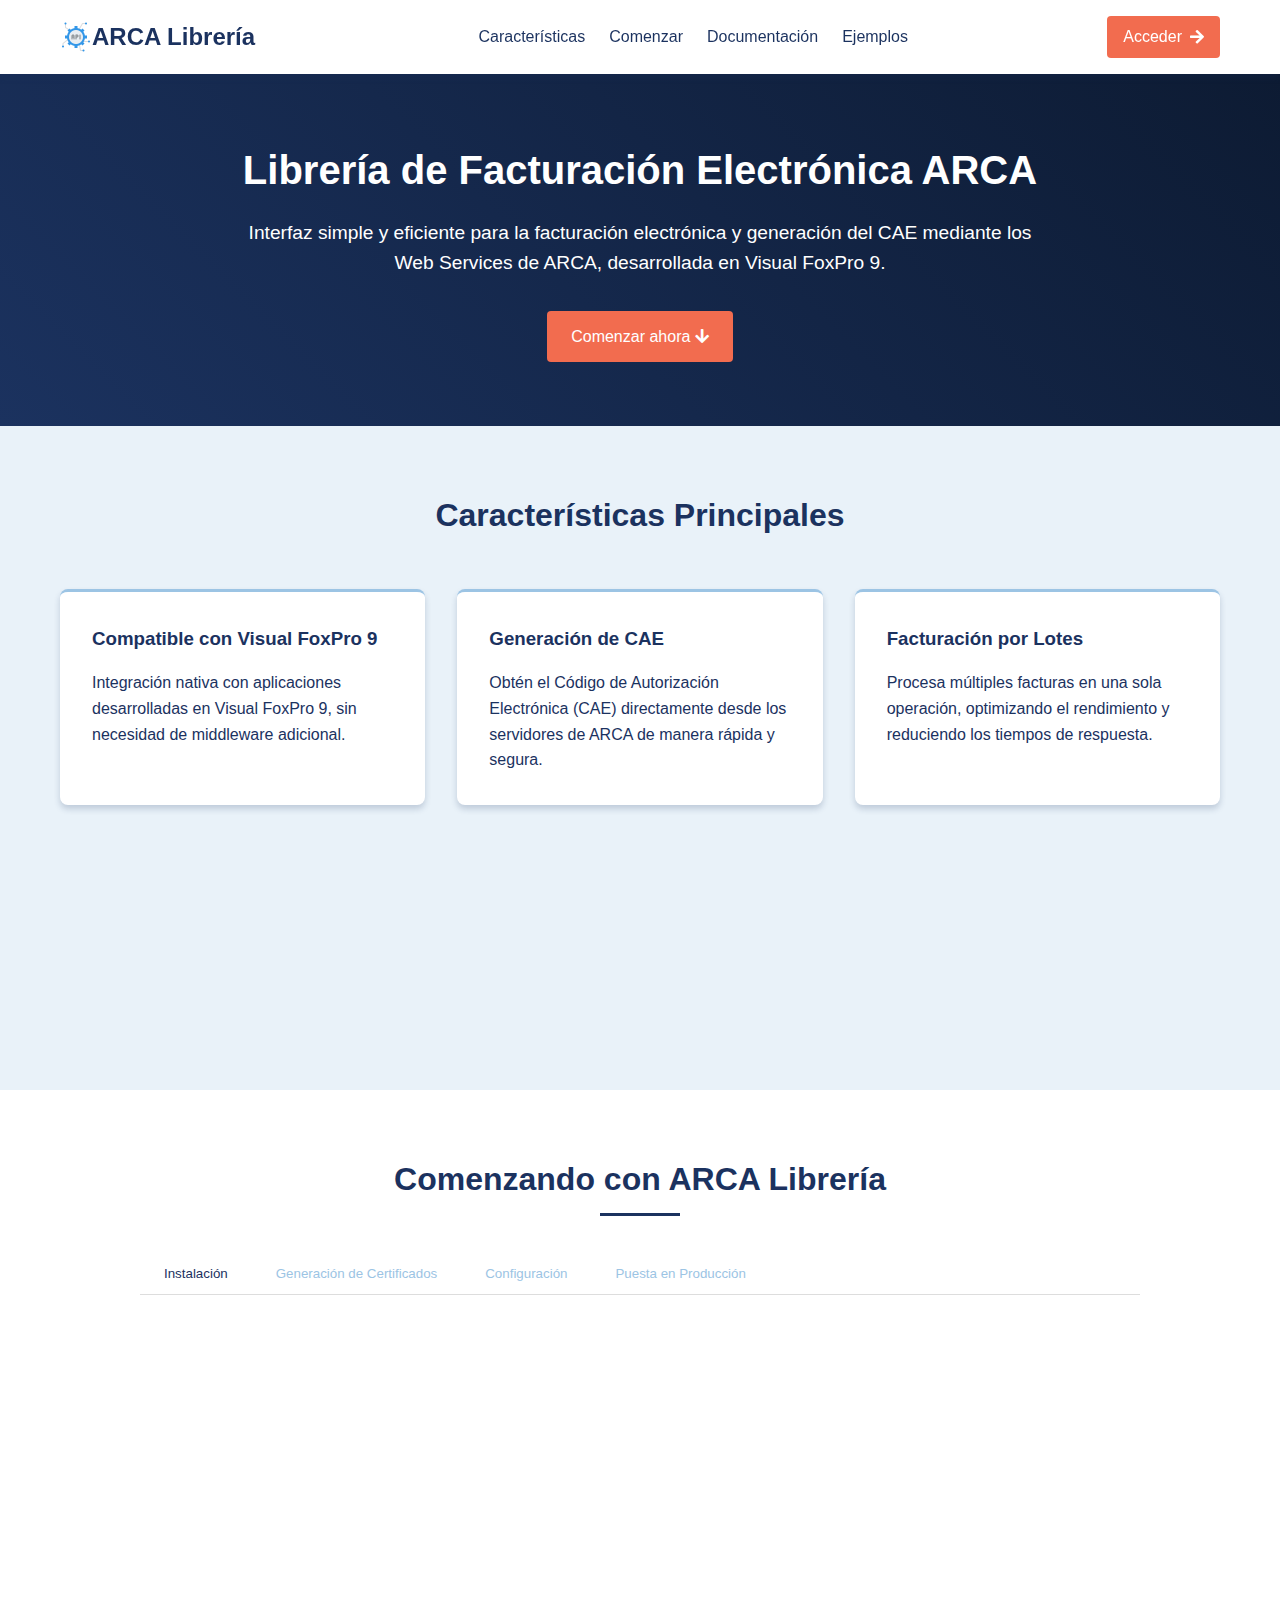
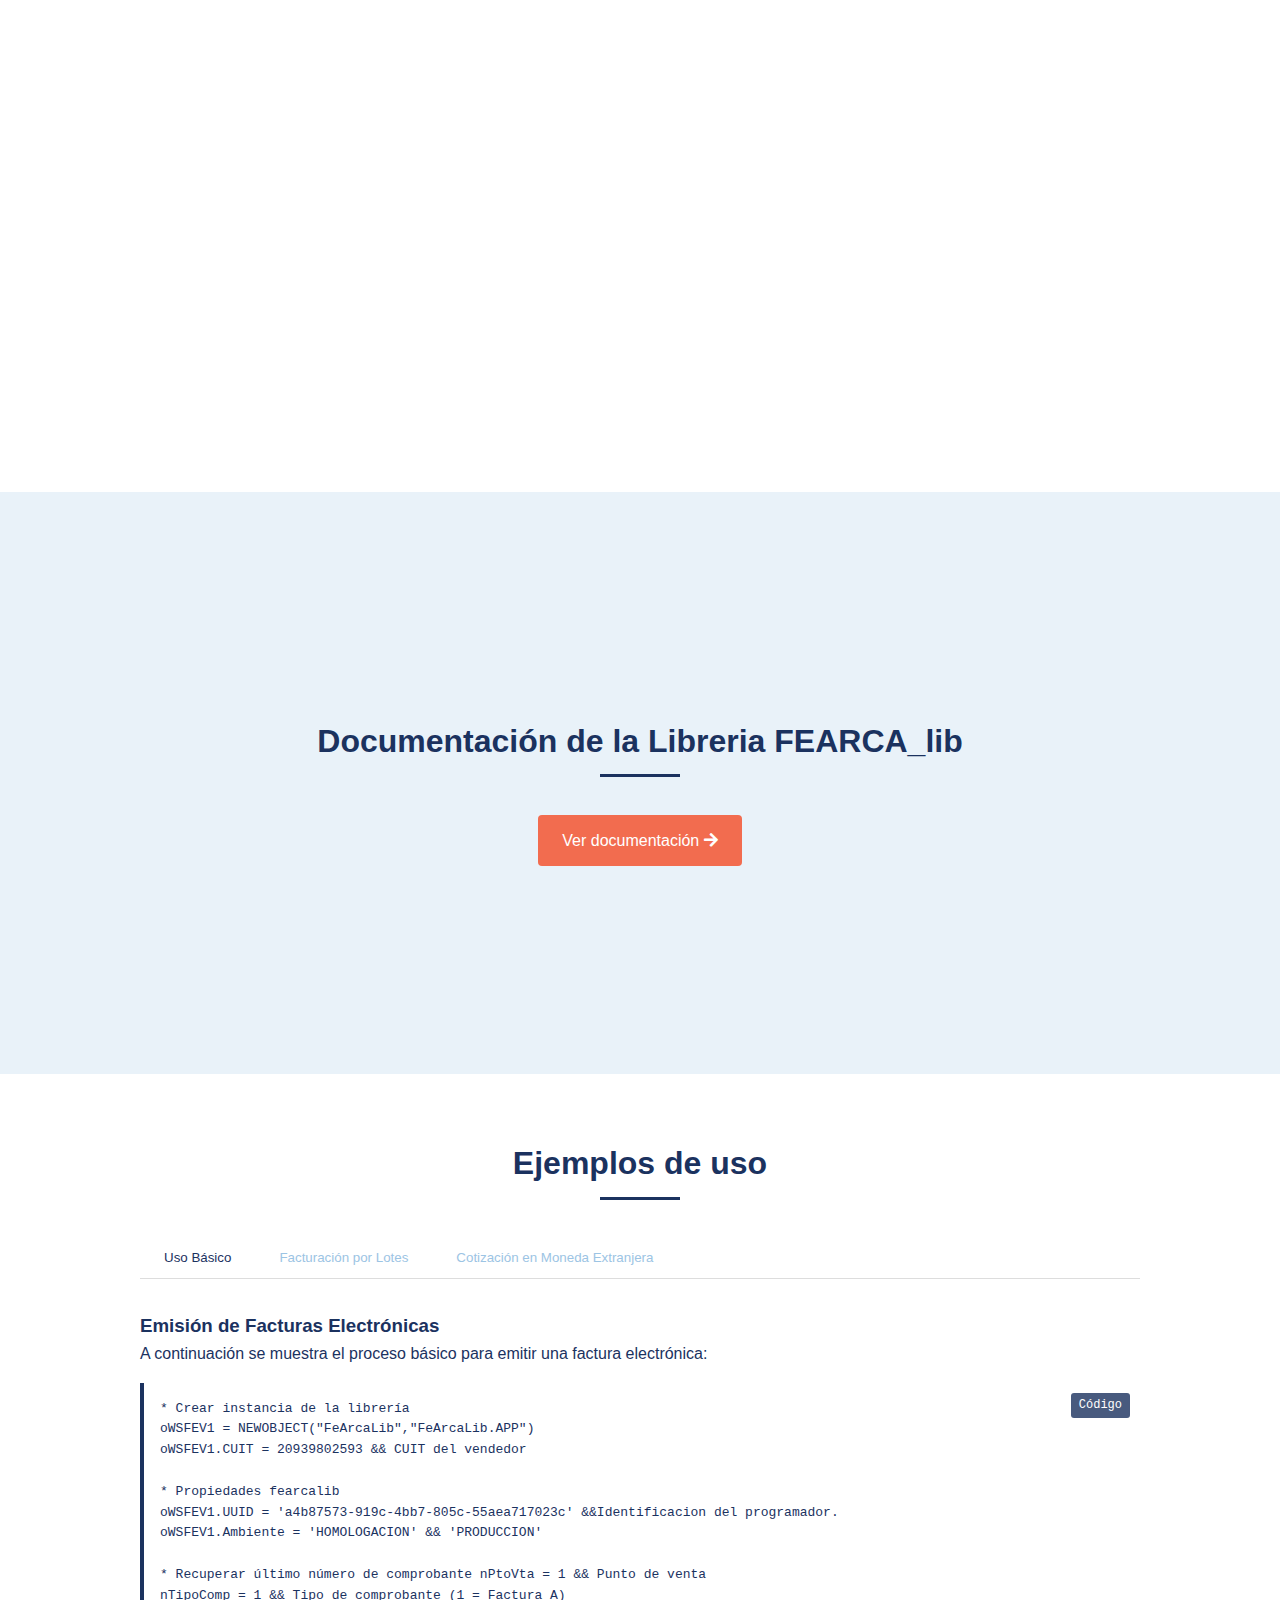
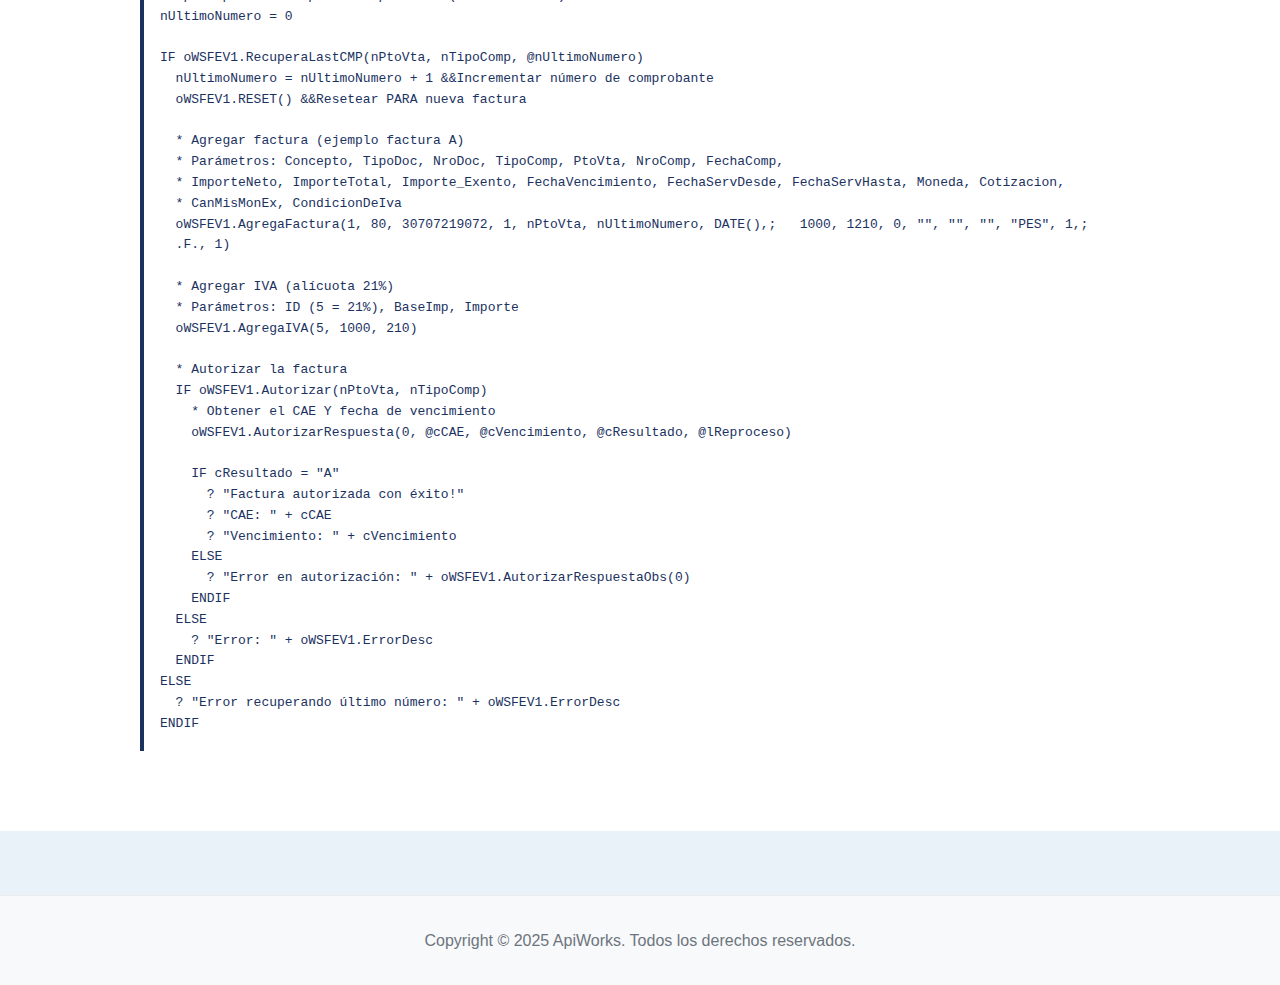
==== commit b33ff882: "algunos cambios de estilo y los ejemplos" ====
--- a/index.html
+++ b/index.html
@@ -31,7 +31,7 @@
                     <li><a href="#getting-started">Comenzar</a></li>
                     <li><a href="#documentation">Documentación</a></li>
                     <li><a href="#examples">Ejemplos</a></li>
-                    <li><a href="#troubleshooting">Solución de Problemas</a></li>
+                    <!--<li><a href="#troubleshooting">Solución de Problemas</a></li>-->
                 </ul>
             </nav>
             <div class="nav-buttons">
@@ -104,15 +104,18 @@
                             <div class="step-content">
                                 <h4>Descarga la librería</h4>
                                 <p>Descarga la última versión de la librería desde nuestra página de descargas.</p>
+                                <a href="/descargas/fearcalib.rar" class="btn-download">Descargar
+                                    <i class="fas fa-download"></i>
+                                </a>
                             </div>
                         </div>
                         <div class="step">
                             <div class="step-number">2</div>
                             <div class="step-content">
-                                <h4>Registra la librería DLL</h4>
-                                <p>Ejecuta el archivo registrar.exe como administrador para registrar la librería en el sistema.</p>
-                                <div class="code-block">
-                                    registrar.exe
+                                <h4>Descargar el .app</h4>
+                                <p>Descomprime el archivo fearcalib.rar y copia el archivo fearcalib.app en el directorio de tu proyecto.</p>
+                                <div class="code-block">
+                                    fearcalib.app
                                 </div>
                             </div>
                         </div>
@@ -122,7 +125,7 @@
                                 <h4>Verifica la instalación</h4>
                                 <p>Comprueba que la instalación ha sido exitosa mediante el siguiente código en Visual FoxPro:</p>
                                 <div class="code-block">
-                                    oWSFEV1 = CREATEOBJECT("FEAFIP.WSFEV1")<br>
+                                    oWSFEV1 = NEWOBJECT("FeArcaLib","FeArcaLib.APP")<br>
                                     IF TYPE("oWSFEV1") = "O"<br>
                                     &nbsp;&nbsp;? "Instalación exitosa"<br>
                                     ELSE<br>
@@ -197,35 +200,44 @@
                                 <h4>Incorporar la librería en tu proyecto</h4>
                                 <p>Crea una instancia de la librería en tu proyecto de Visual FoxPro:</p>
                                 <div class="code-block">
-                                    oWSFEV1 = CREATEOBJECT("FEAFIP.WSFEV1")
+                                    oWSFEV1 = NEWOBJECT("FeARCALib","FeARCALib.app")
                                 </div>
                             </div>
                         </div>
                         <div class="step">
                             <div class="step-number">2</div>
                             <div class="step-content">
-                                <h4>Configurar CUIT y URLs</h4>
-                                <p>Configura el CUIT del vendedor y las URLs de los Web Services:</p>
-                                <div class="code-block">
-                                    oWSFEV1.CUIT = 20939802593 && CUIT del vendedor<br>
-                                    oWSFEV1.URL = "https://wswhomo.afip.gov.ar/wsfev1/service.asmx" && URL para testing<br>
-                                    && Para producción usar: "https://servicios1.afip.gov.ar/wsfev1/service.asmx"
+                                <h4>Configurar CUIT, Token y Ambiente </h4>
+                                <p>Configura el CUIT del vendedor, el Token del programador y el ambiente del Web Services:</p>
+                                <div class="code-block">
+                                    oWSFEV1.CUIT = 20939802593 && CUIT del vendedor <br>
+                                    oWSFEV1.UUID = 'a4b87573-919c-4bb7-805c-55aea717023c' &&Identificacion del programador. <br>
+                                    oWSFEV1.Ambiente = 'HOMOLOGACION' && 'PRODUCCION'
                                 </div>
                             </div>
                         </div>
                         <div class="step">
                             <div class="step-number">3</div>
                             <div class="step-content">
-                                <h4>Iniciar sesión</h4>
+                                <h4>Consumir servicios</h4>
                                 <p>Realiza el login utilizando los certificados generados:</p>
                                 <div class="code-block">
-                                    IF oWSFEV1.login("certificado.crt", "clave.key", "https://wsaahomo.afip.gov.ar/ws/services/LoginCms")<br>
-                                    &nbsp;&nbsp;? "Login exitoso"<br>
+                                    MonId = "DOL"<br>
+                                    Fecha = DATE()-1<br>
+
+                                    IF NOT oWSFEV1.Cotizacion(MonId, Fecha) THEN<br>
+                                    &nbsp;&nbsp; MESSAGEBOX(oWSFEV1.ErrorDesc)<br>
                                     ELSE<br>
-                                    &nbsp;&nbsp;? "Error de login: " + oWSFEV1.ErrorDesc<br>
+                                    &nbsp;&nbsp; lnCotizacion = oWSFEV1.MonCotiz &&Devolucion el ultimo comprobante<br>
+
+                                    &nbsp;&nbsp; MESSAGEBOX('Cotización de Moneda: '+TRANSFORM(MonId)+ CHR(13)+;<br>
+                                    &nbsp;&nbsp; 'a la Fecha: '+TRANSFORM(Fecha)+ CHR(13)+;<br>
+                                    &nbsp;&nbsp; ' ' +TRANSFORM(lnCotizacion) ,<br>
+                                    &nbsp;&nbsp; 64,'Resultado del estado de Servidores de ARCA')<br>
                                     ENDIF
                                 </div>
-                                <p>Para producción, usa la URL: "https://wsaa.afip.gov.ar/ws/services/LoginCms"</p>
+                                <p>Para producción, solo basta con cambiar:<br>
+                                    oWSFEV1.Ambiente = 'PRODUCCION'</p>
                             </div>
                         </div>
                     </div>
@@ -244,7 +256,7 @@
                             <div class="step-number">2</div>
                             <div class="step-content">
                                 <h4>Administrador de Certificados Digitales</h4>
-                                <p>Agrega en la web de AFIP, en el Administrador de Relaciones de Clave Fiscal, el "Administrador de Certificados Digitales".</p>
+                                <p>Agrega en la web de ARCA, en el Administrador de Relaciones de Clave Fiscal, el "Administrador de Certificados Digitales".</p>
                             </div>
                         </div>
                         <div class="step">
@@ -268,18 +280,6 @@
                                 <p>Entra al módulo "Regímenes de Facturación y Registración" y agrega un punto de venta de tipo Web Services.</p>
                             </div>
                         </div>
-                        <div class="step">
-                            <div class="step-number">6</div>
-                            <div class="step-content">
-                                <h4>Cambiar URLs en el código</h4>
-                                <p>Modifica las URLs en tu código para utilizar los servidores de producción:</p>
-                                <div class="code-block">
-                                    oWSFEV1.URL = "https://servicios1.afip.gov.ar/wsfev1/service.asmx"<br>
-                                    && URL de autenticación para producción<br>
-                                    lURLWSAA = "https://wsaa.afip.gov.ar/ws/services/LoginCms"
-                                </div>
-                            </div>
-                        </div>
                     </div>
                 </div>
             </div>
@@ -287,12 +287,15 @@
     </section>
 
     <section id="documentation" class="library">
-        <div class="container">
+        
+        <div class="container">
+            <div class="space2"></div>
             <h2>Documentación de la Libreria FEARCA_lib</h2>
             <a href="documentation.html" class="btn-library">Ver documentación
                 <i class="fas fa-arrow-right"></i>
             </a>
         </div>
+        <div class="space"></div>
     </section>
 
     <section id="examples" class="documentation">
@@ -302,7 +305,7 @@
                 <div class="tab-buttons">
                     <button class="tab-btn active" data-tab="basic-usage">Uso Básico</button>
                     <button class="tab-btn" data-tab="batch-invoicing">Facturación por Lotes</button>
-                    <button class="tab-btn" data-tab="advanced">Funciones Avanzadas</button>
+                    <button class="tab-btn" data-tab="advanced">Cotización en Moneda Extranjera</button>
                 </div>
                 
                 <div id="basic-usage" class="tab-content active">
@@ -311,56 +314,52 @@
                     
                     <div class="code-block">
                         * Crear instancia de la librería<br>
-                        oWSFEV1 = CREATEOBJECT("FEAFIP.WSFEV1")<br><br>
-                        
-                        * Configurar datos básicos<br>
-                        oWSFEV1.CUIT = 20939802593 && CUIT del vendedor<br>
-                        oWSFEV1.URL = "https://wswhomo.afip.gov.ar/wsfev1/service.asmx" && URL para testing<br><br>
-                        
-                        * Iniciar sesión con certificados<br>
-                        IF oWSFEV1.login("certificado.crt", "clave.key", "https://wsaahomo.afip.gov.ar/ws/services/LoginCms")<br><br>
-                            
-                        &nbsp;&nbsp;* Recuperar último número de comprobante<br>
-                        &nbsp;&nbsp;nPtoVta = 1 && Punto de venta<br>
-                        &nbsp;&nbsp;nTipoComp = 1 && Tipo de comprobante (1 = Factura A)<br>
-                        &nbsp;&nbsp;nUltimoNumero = 0<br><br>
-                        
-                        &nbsp;&nbsp;IF oWSFEV1.RecuperaLastCMP(nPtoVta, nTipoComp, @nUltimoNumero)<br>
-                        &nbsp;&nbsp;&nbsp;&nbsp;* Incrementar número de comprobante<br>
-                        &nbsp;&nbsp;&nbsp;&nbsp;nUltimoNumero = nUltimoNumero + 1<br><br>
-                        
-                        &nbsp;&nbsp;&nbsp;&nbsp;* Resetear para nueva factura<br>
-                        &nbsp;&nbsp;&nbsp;&nbsp;oWSFEV1.Reset()<br><br>
-                        
-                        &nbsp;&nbsp;&nbsp;&nbsp;* Agregar factura (ejemplo Factura A)<br>
-                        &nbsp;&nbsp;&nbsp;&nbsp;* Parámetros: Concepto, TipoDoc, NroDoc, TipoComp, PtoVta, NroComp, FechaComp,<br>
-                        &nbsp;&nbsp;&nbsp;&nbsp;* ImporteNeto, ImporteTotal, Importe_Exento, FechaVencimiento, FechaServDesde, FechaServHasta, Moneda, Cotizacion<br>
-                        &nbsp;&nbsp;&nbsp;&nbsp;oWSFEV1.AgregaFactura(1, 80, 30707219072, 1, nPtoVta, nUltimoNumero, DATE(), 1000, 1210, 0, "", "", "", "PES", 1)<br><br>
-                        
-                        &nbsp;&nbsp;&nbsp;&nbsp;* Agregar IVA (alícuota 21%)<br>
-                        &nbsp;&nbsp;&nbsp;&nbsp;* Parámetros: ID (5 = 21%), BaseImp, Importe<br>
-                        &nbsp;&nbsp;&nbsp;&nbsp;oWSFEV1.AgregaIVA(5, 1000, 210)<br><br>
-                        
-                        &nbsp;&nbsp;&nbsp;&nbsp;* Autorizar la factura<br>
-                        &nbsp;&nbsp;&nbsp;&nbsp;IF oWSFEV1.Autorizar(nPtoVta, nTipoComp)<br>
-                        &nbsp;&nbsp;&nbsp;&nbsp;&nbsp;&nbsp;* Obtener el CAE y fecha de vencimiento<br>
-                        &nbsp;&nbsp;&nbsp;&nbsp;&nbsp;&nbsp;oWSFEV1.AutorizarRespuesta(0, @cCAE, @cVencimiento, @cResultado, @lReproceso)<br><br>
-                        
-                        &nbsp;&nbsp;&nbsp;&nbsp;&nbsp;&nbsp;IF cResultado = "A"<br>
-                        &nbsp;&nbsp;&nbsp;&nbsp;&nbsp;&nbsp;&nbsp;&nbsp;? "Factura autorizada con éxito!"<br>
-                        &nbsp;&nbsp;&nbsp;&nbsp;&nbsp;&nbsp;&nbsp;&nbsp;? "CAE: " + cCAE<br>
-                        &nbsp;&nbsp;&nbsp;&nbsp;&nbsp;&nbsp;&nbsp;&nbsp;? "Vencimiento: " + cVencimiento<br>
-                        &nbsp;&nbsp;&nbsp;&nbsp;&nbsp;&nbsp;ELSE<br>
-                        &nbsp;&nbsp;&nbsp;&nbsp;&nbsp;&nbsp;&nbsp;&nbsp;? "Error en autorización: " + oWSFEV1.AutorizarRespuestaObs(0)<br>
-                        &nbsp;&nbsp;&nbsp;&nbsp;&nbsp;&nbsp;ENDIF<br>
+                        oWSFEV1 = NEWOBJECT("FeArcaLib","FeArcaLib.APP")<br>
+                        oWSFEV1.CUIT = 20939802593 && CUIT del vendedor<br><br>
+                        
+                        * Propiedades fearcalib<br>    
+                        oWSFEV1.UUID = 'a4b87573-919c-4bb7-805c-55aea717023c' &&Identificacion del programador.<br>
+                        oWSFEV1.Ambiente = 'HOMOLOGACION' && 'PRODUCCION'<br><br>
+                        
+                        * Recuperar último número de comprobante
+                        nPtoVta = 1 && Punto de venta<br>
+                        nTipoComp = 1 && Tipo de comprobante (1 = Factura A)<br>
+                        nUltimoNumero = 0<br><br>
+                        
+                        IF oWSFEV1.RecuperaLastCMP(nPtoVta, nTipoComp, @nUltimoNumero)<br>
+                            &nbsp;&nbsp;nUltimoNumero = nUltimoNumero + 1 &&Incrementar número de comprobante<br>
+
+                        &nbsp;&nbsp;oWSFEV1.RESET() &&Resetear PARA nueva factura<br><br>
+
+                        &nbsp;&nbsp;* Agregar factura (ejemplo factura A)<br>
+                        &nbsp;&nbsp;* Parámetros: Concepto, TipoDoc, NroDoc, TipoComp, PtoVta, NroComp, FechaComp,<br>
+                        &nbsp;&nbsp;* ImporteNeto, ImporteTotal, Importe_Exento, FechaVencimiento, FechaServDesde, FechaServHasta, Moneda, Cotizacion,<br>
+                        &nbsp;&nbsp;* CanMisMonEx, CondicionDeIva <br>
+                        &nbsp;&nbsp;oWSFEV1.AgregaFactura(1, 80, 30707219072, 1, nPtoVta, nUltimoNumero, DATE(),;
+                        &nbsp;&nbsp;1000, 1210, 0, "", "", "", "PES", 1,;
+                        &nbsp;&nbsp;.F., 1)<br><br>
+                        
+                        &nbsp;&nbsp;* Agregar IVA (alícuota 21%)<br>
+                        &nbsp;&nbsp;* Parámetros: ID (5 = 21%), BaseImp, Importe<br>
+                        &nbsp;&nbsp;oWSFEV1.AgregaIVA(5, 1000, 210)<br><br>
+                        
+                        &nbsp;&nbsp;* Autorizar la factura<br>  
+                        &nbsp;&nbsp;IF oWSFEV1.Autorizar(nPtoVta, nTipoComp)<br>
+                        &nbsp;&nbsp;&nbsp;&nbsp;* Obtener el CAE Y fecha de vencimiento<br>
+                        &nbsp;&nbsp;&nbsp;&nbsp;oWSFEV1.AutorizarRespuesta(0, @cCAE, @cVencimiento, @cResultado, @lReproceso)<br><br>
+
+                        &nbsp;&nbsp;&nbsp;&nbsp;IF cResultado = "A"<br>
+                        &nbsp;&nbsp;&nbsp;&nbsp;&nbsp;&nbsp;? "Factura autorizada con éxito!"<br>
+                        &nbsp;&nbsp;&nbsp;&nbsp;&nbsp;&nbsp;? "CAE: " + cCAE<br>
+                        &nbsp;&nbsp;&nbsp;&nbsp;&nbsp;&nbsp;? "Vencimiento: " + cVencimiento<br>
                         &nbsp;&nbsp;&nbsp;&nbsp;ELSE<br>
-                        &nbsp;&nbsp;&nbsp;&nbsp;&nbsp;&nbsp;? "Error: " + oWSFEV1.ErrorDesc<br>
+                        &nbsp;&nbsp;&nbsp;&nbsp;&nbsp;&nbsp;? "Error en autorización: " + oWSFEV1.AutorizarRespuestaObs(0)<br>
                         &nbsp;&nbsp;&nbsp;&nbsp;ENDIF<br>
                         &nbsp;&nbsp;ELSE<br>
-                        &nbsp;&nbsp;&nbsp;&nbsp;? "Error recuperando último número: " + oWSFEV1.ErrorDesc<br>
+                        &nbsp;&nbsp;&nbsp;&nbsp;? "Error: " + oWSFEV1.ErrorDesc<br>
                         &nbsp;&nbsp;ENDIF<br>
                         ELSE<br>
-                        &nbsp;&nbsp;? "Error de login: " + oWSFEV1.ErrorDesc<br>
+                        &nbsp;&nbsp;? "Error recuperando último número: " + oWSFEV1.ErrorDesc<br>
                         ENDIF
                     </div>
                 </div>
@@ -371,54 +370,78 @@
                     
                     <div class="code-block">
                         * Crear instancia de la librería<br>
-                        oWSFEV1 = CREATEOBJECT("FEAFIP.WSFEV1")<br><br>
-                        
-                        * Configurar datos básicos<br>
-                        oWSFEV1.CUIT = 20939802593 && CUIT del vendedor<br>
-                        oWSFEV1.URL = "https://wswhomo.afip.gov.ar/wsfev1/service.asmx" && URL para testing<br><br>
-                        
-                        * Iniciar sesión con certificados<br>
-                        IF oWSFEV1.login("certificado.crt", "clave.key", "https://wsaahomo.afip.gov.ar/ws/services/LoginCms")<br><br>
+                        oWSFEV1 = NEWOBJECT("FeArcaLib","FeArcaLib.APP")<br>
+                        oWSFEV1.CUIT = 20939802593 && CUIT del vendedor<br><br>
+                        
+                        *- Propiedades fearcalib<br>    
+                        oWSFEV1.UUID = 'a4b87573-919c-4bb7-805c-55aea717023c' &&Identificacion del programador.<br>
+                        oWSFEV1.Ambiente = 'HOMOLOGACION' && 'PRODUCCION'<br><br>
+                        
+                        * Recuperar último número de comprobante
+                        nPtoVta = 1 && Punto de venta<br>
+                        nTipoComp = 1 && Tipo de comprobante (1 = Factura A)<br>
+                        nUltimoNumero = 0<br>
+                        nCantidadComprobantes = 5 && Cantidad de facturas a procesar<br><br>
+
+                        IF oWSFEV1.RecuperaLastCMP(nPtoVta, nTipoComp, @nUltimoNumero)<br>
+                        &nbsp;&nbsp;oWSFEV1.RESET()  && Resetear PARA nueva factura<br><br>
                             
-                        &nbsp;&nbsp;* Recuperar último número de comprobante<br>
-                        &nbsp;&nbsp;nPtoVta = 1 && Punto de venta<br>
-                        &nbsp;&nbsp;nTipoComp = 1 && Tipo de comprobante (1 = Factura A)<br>
-                        &nbsp;&nbsp;nUltimoNumero = 0<br>
-                        &nbsp;&nbsp;nCantidadComprobantes = 5 && Cantidad de facturas a procesar<br><br>
-                        
-                        &nbsp;&nbsp;IF oWSFEV1.RecuperaLastCMP(nPtoVta, nTipoComp, @nUltimoNumero)<br>
-                        &nbsp;&nbsp;&nbsp;&nbsp;* Resetear para nueva factura<br>
-                        &nbsp;&nbsp;&nbsp;&nbsp;oWSFEV1.Reset()<br><br>
-                        
-                        &nbsp;&nbsp;&nbsp;&nbsp;* Agregar facturas (ejemplo Factura A)<br>
-                        &nbsp;&nbsp;&nbsp;&nbsp;* Parámetros: Concepto, TipoDoc, NroDoc, TipoComp, PtoVta, NroComp, FechaComp,<br>
-                        &nbsp;&nbsp;&nbsp;&nbsp;* ImporteNeto, ImporteTotal, Importe_Exento, FechaVencimiento, FechaServDesde, FechaServHasta, Moneda, Cotizacion<br>
-                        &nbsp;&nbsp;&nbsp;&nbsp;oWSFEV1.AgregaFactura(1, 80, 30707219072, 1, nPtoVta, nUltimoNumero, DATE(), 1000, 1210, 0, "", "", "", "PES", 1)<br><br>
-                        
-                        &nbsp;&nbsp;&nbsp;&nbsp;* Agregar IVA (alícuota 21%)<br>
-                        &nbsp;&nbsp;&nbsp;&nbsp;* Parámetros: ID (5 = 21%), BaseImp, Importe<br>
-                        &nbsp;&nbsp;&nbsp;&nbsp;oWSFEV1.AgregaIVA(5, 1000, 210)<br><br>
-                        
-                        &nbsp;&nbsp;&nbsp;&nbsp;* Autorizar facturas<br>
-                        &nbsp;&nbsp;&nbsp;&nbsp;IF oWSFEV1.Autorizar(nPtoVta, nTipoComp)<br>
-                        &nbsp;&nbsp;&nbsp;&nbsp;&nbsp;&nbsp;* Obtener CAE y fecha de vencimiento<br>
-                        &nbsp;&nbsp;&nbsp;&nbsp;&nbsp;&nbsp;oWSFEV1.AutorizarRespuesta(0, @cCAE, @cVencimiento, @cResultado, @lReproceso)<br><br>
-                        
-                        &nbsp;&nbsp;&nbsp;&nbsp;&nbsp;&nbsp;IF cResultado = "A"<br>
-                        &nbsp;&nbsp;&nbsp;&nbsp;&nbsp;&nbsp;&nbsp;&nbsp;? "Facturas autorizadas con éxito!"<br>
-                        &nbsp;&nbsp;&nbsp;&nbsp;&nbsp;&nbsp;&nbsp;&nbsp;? "CAE: " + cCAE<br>
-                        &nbsp;&nbsp;&nbsp;&nbsp;&nbsp;&nbsp;&nbsp;&nbsp;? "Vencimiento: " + cVencimiento<br>
-                        &nbsp;&nbsp;&nbsp;&nbsp;&nbsp;&nbsp;ELSE<br>
-                        &nbsp;&nbsp;&nbsp;&nbsp;&nbsp;&nbsp;&nbsp;&nbsp;? "Error en autorización: " + oWSFEV1.AutorizarRespuestaObs(0)<br>
-                        &nbsp;&nbsp;&nbsp;&nbsp;&nbsp;&nbsp;ENDIF<br>
+                        &nbsp;&nbsp;* Agregar facturas (ejemplo factura A)<br>  
+                        &nbsp;&nbsp;* Parámetros: Concepto, TipoDoc, NroDoc, TipoComp, PtoVta, NroComp, FechaComp,<br>
+                        &nbsp;&nbsp;* ImporteNeto, ImporteTotal, Importe_Exento, FechaVencimiento, FechaServDesde, FechaServHasta, Moneda, Cotizacion,<br>
+                        &nbsp;&nbsp;* CanMisMonEx, CondicionDeIva <br>
+                        &nbsp;&nbsp;oWSFEV1.AgregaFactura(1, 80, 30707219072, 1, nPtoVta, nUltimoNumero, DATE(),;
+                        &nbsp;&nbsp;1000, 1210, 0, "", "", "", "PES", 1,;
+                        &nbsp;&nbsp;.F., 1)<br><br>
+                        
+                        &nbsp;&nbsp;* Agregar IVA (alícuota 21%)<br>
+                        &nbsp;&nbsp;* Parámetros: ID (5 = 21%), BaseImp, Importe<br>
+                        &nbsp;&nbsp;oWSFEV1.AgregaIVA(5, 1000, 210)<br><br>
+
+                        &nbsp;&nbsp;* Autorizar facturas<br>
+                        &nbsp;&nbsp;IF oWSFEV1.Autorizar(nPtoVta, nTipoComp)<br>
+                        &nbsp;&nbsp;&nbsp;&nbsp;* Obtener CAE Y fecha de vencimiento<br>
+                        &nbsp;&nbsp;&nbsp;&nbsp;oWSFEV1.AutorizarRespuesta(0, @cCAE, @cVencimiento, @cResultado, @lReproceso)<br><br>
+
+                        &nbsp;&nbsp;&nbsp;&nbsp;IF cResultado = "A"<br>
+                        &nbsp;&nbsp;&nbsp;&nbsp;&nbsp;&nbsp;? "Facturas autorizadas con éxito!"<br>
+                        &nbsp;&nbsp;&nbsp;&nbsp;&nbsp;&nbsp;? "CAE: " + cCAE<br>
+                        &nbsp;&nbsp;&nbsp;&nbsp;&nbsp;&nbsp;? "Vencimiento: " + cVencimiento<br>
                         &nbsp;&nbsp;&nbsp;&nbsp;ELSE<br>
-                        &nbsp;&nbsp;&nbsp;&nbsp;&nbsp;&nbsp;? "Error: " + oWSFEV1.ErrorDesc<br>
+                        &nbsp;&nbsp;&nbsp;&nbsp;&nbsp;&nbsp;? "Error en autorización: " + oWSFEV1.AutorizarRespuestaObs(0)<br>
                         &nbsp;&nbsp;&nbsp;&nbsp;ENDIF<br>
                         &nbsp;&nbsp;ELSE<br>
-                        &nbsp;&nbsp;&nbsp;&nbsp;? "Error recuperando último número: " + oWSFEV1.ErrorDesc<br>
+                        &nbsp;&nbsp;&nbsp;&nbsp;? "Error: " + oWSFEV1.ErrorDesc<br>
                         &nbsp;&nbsp;ENDIF<br>
                         ELSE<br>
-                        &nbsp;&nbsp;? "Error de login: " + oWSFEV1.ErrorDesc<br>
+                        &nbsp;&nbsp;? "Error recuperando último número: " + oWSFEV1.ErrorDesc<br>
+                        ENDIF
+                    </div>
+                </div>
+                <div id="advanced" class="tab-content">
+                    <h3>Cotización en Moneda Extranjera</h3>
+                    <p>La cotización en moneda extranjera permite obtener la cotización de una moneda extranjera en pesos:</p>
+                    <div class="code-block">
+                        * Crear instancia de la librería<br>
+                        oWSFEV1 = NEWOBJECT("FeArcaLib","FeArcaLib.APP")<br>
+                        oWSFEV1.CUIT = 20939802593 && CUIT del vendedor<br><br>
+
+                        * Propiedades fearcalib<br>    
+                        oWSFEV1.UUID = 'a4b87573-919c-4bb7-805c-55aea717023c' &&Identificacion del programador.<br>
+                        oWSFEV1.Ambiente = 'HOMOLOGACION' && 'PRODUCCION'<br><br>
+
+                        MonId = "DOL"<br>
+                        Fecha = DATE()-1<br><br>
+
+                        IF NOT oWSFEV1.Cotizacion(MonId, Fecha) THEN<br>
+                        &nbsp;&nbsp;MESSAGEBOX(oWSFEV1.ErrorDesc)<br>
+                        ELSE<br>
+                        &nbsp;&nbsp;lnCotizacion = oWSFEV1.MonCotiz &&Devolucion el ultimo comprobante<br>
+
+                        &nbsp;&nbsp;MESSAGEBOX('Cotización de Moneda: '+TRANSFORM(MonId)+ CHR(13)+;<br>
+                        &nbsp;&nbsp;'a la Fecha: '+TRANSFORM(Fecha)+ CHR(13)+;<br>
+                        &nbsp;&nbsp;' ' +TRANSFORM(lnCotizacion) ,;<br>
+                        &nbsp;&nbsp;64,'Resultado del estado de Servidores de ARCA')<br>
                         ENDIF
                     </div>
                 </div>
@@ -428,7 +451,7 @@
     
     <footer class="footer">
         <div class="container">
-            <p>Copyright &copy; 2025 Factor Code Lab. Todos los derechos reservados.</p>
+            <p>Copyright &copy; 2025 ApiWorks. Todos los derechos reservados.</p>
         </div>
     </footer>
 </body>
--- a/css/styles.css
+++ b/css/styles.css
@@ -209,6 +209,7 @@
     padding: 4rem 0;
     background-color: var(--light);
     text-align: center;
+    margin-bottom: 4rem;
 }
 .library h2 {
     color: var(--primary);
@@ -226,6 +227,13 @@
     height: 3px;
     background-color: var(--primary);
     transform: translateX(-50%);
+}
+
+.space {
+    margin-bottom: 5rem;
+}
+.space2 {
+    margin-top: 10rem;
 }
 .documentation {
     padding: 4rem 0;
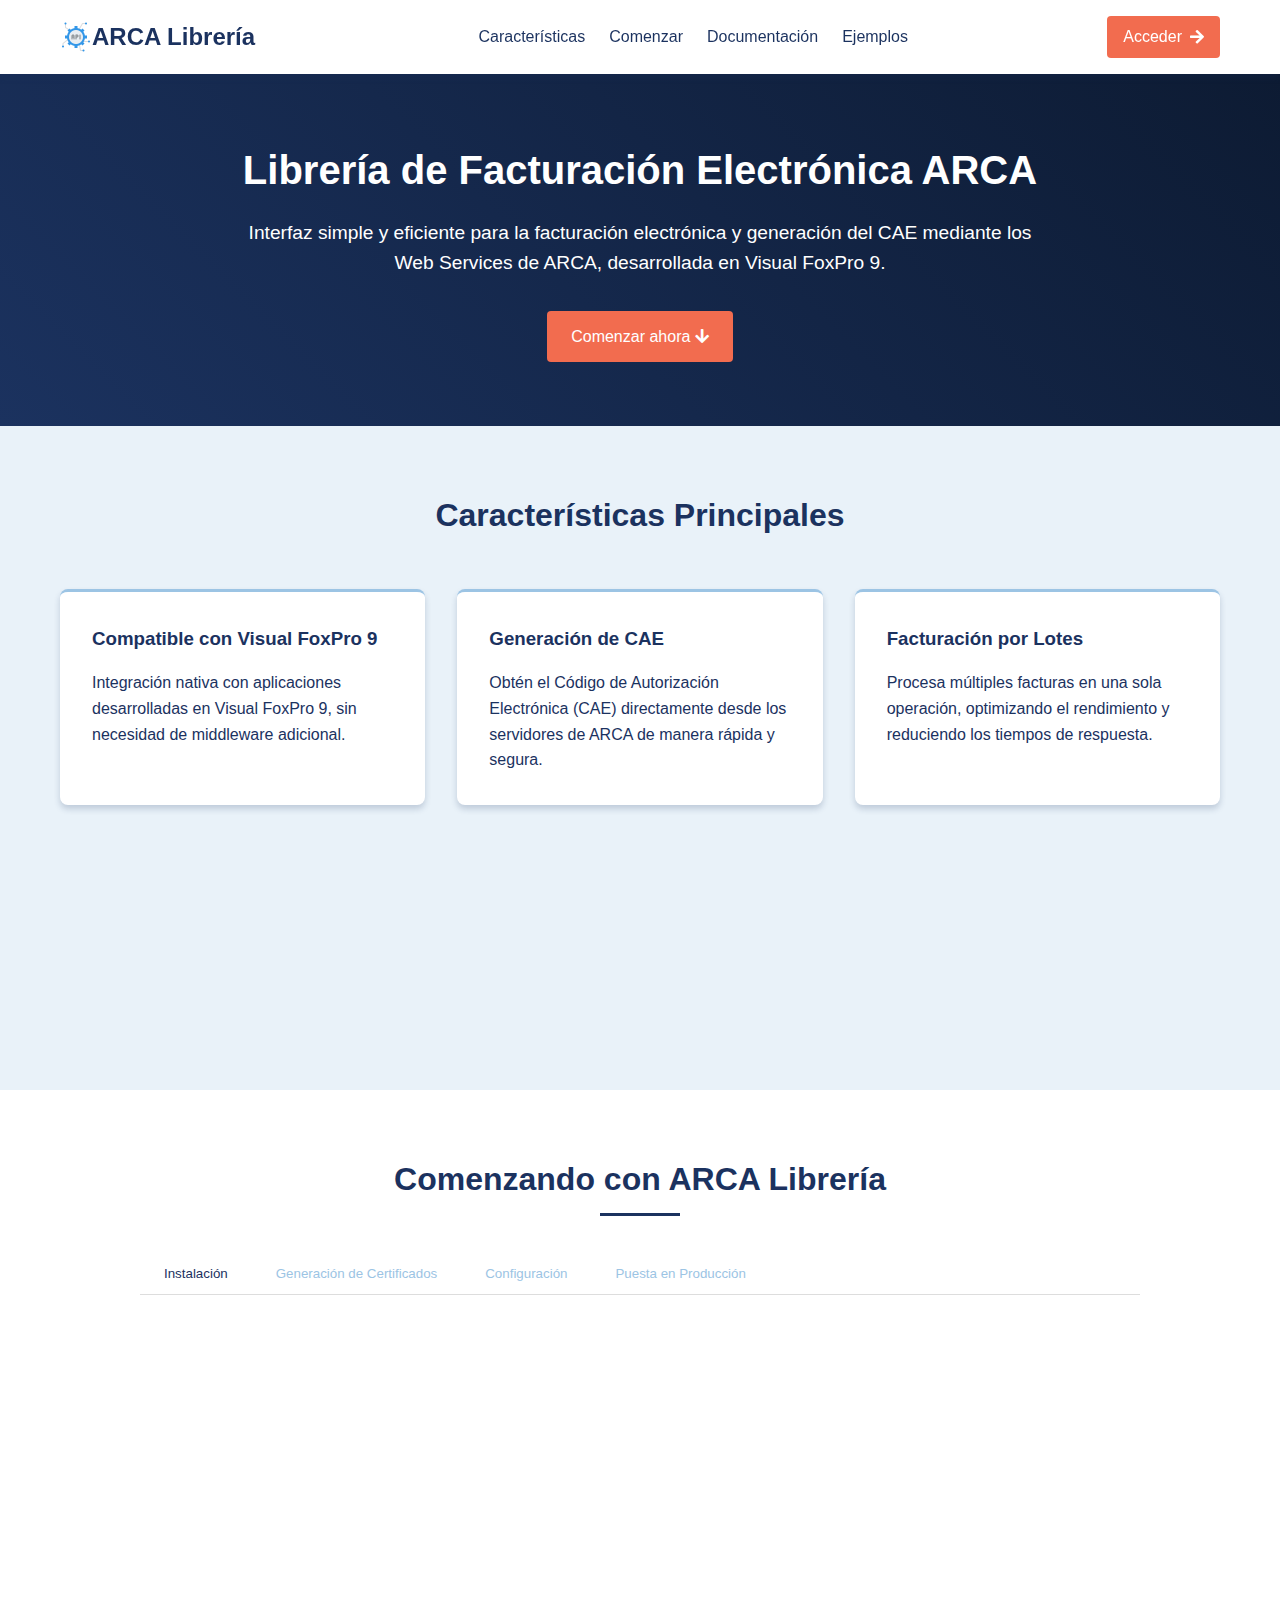
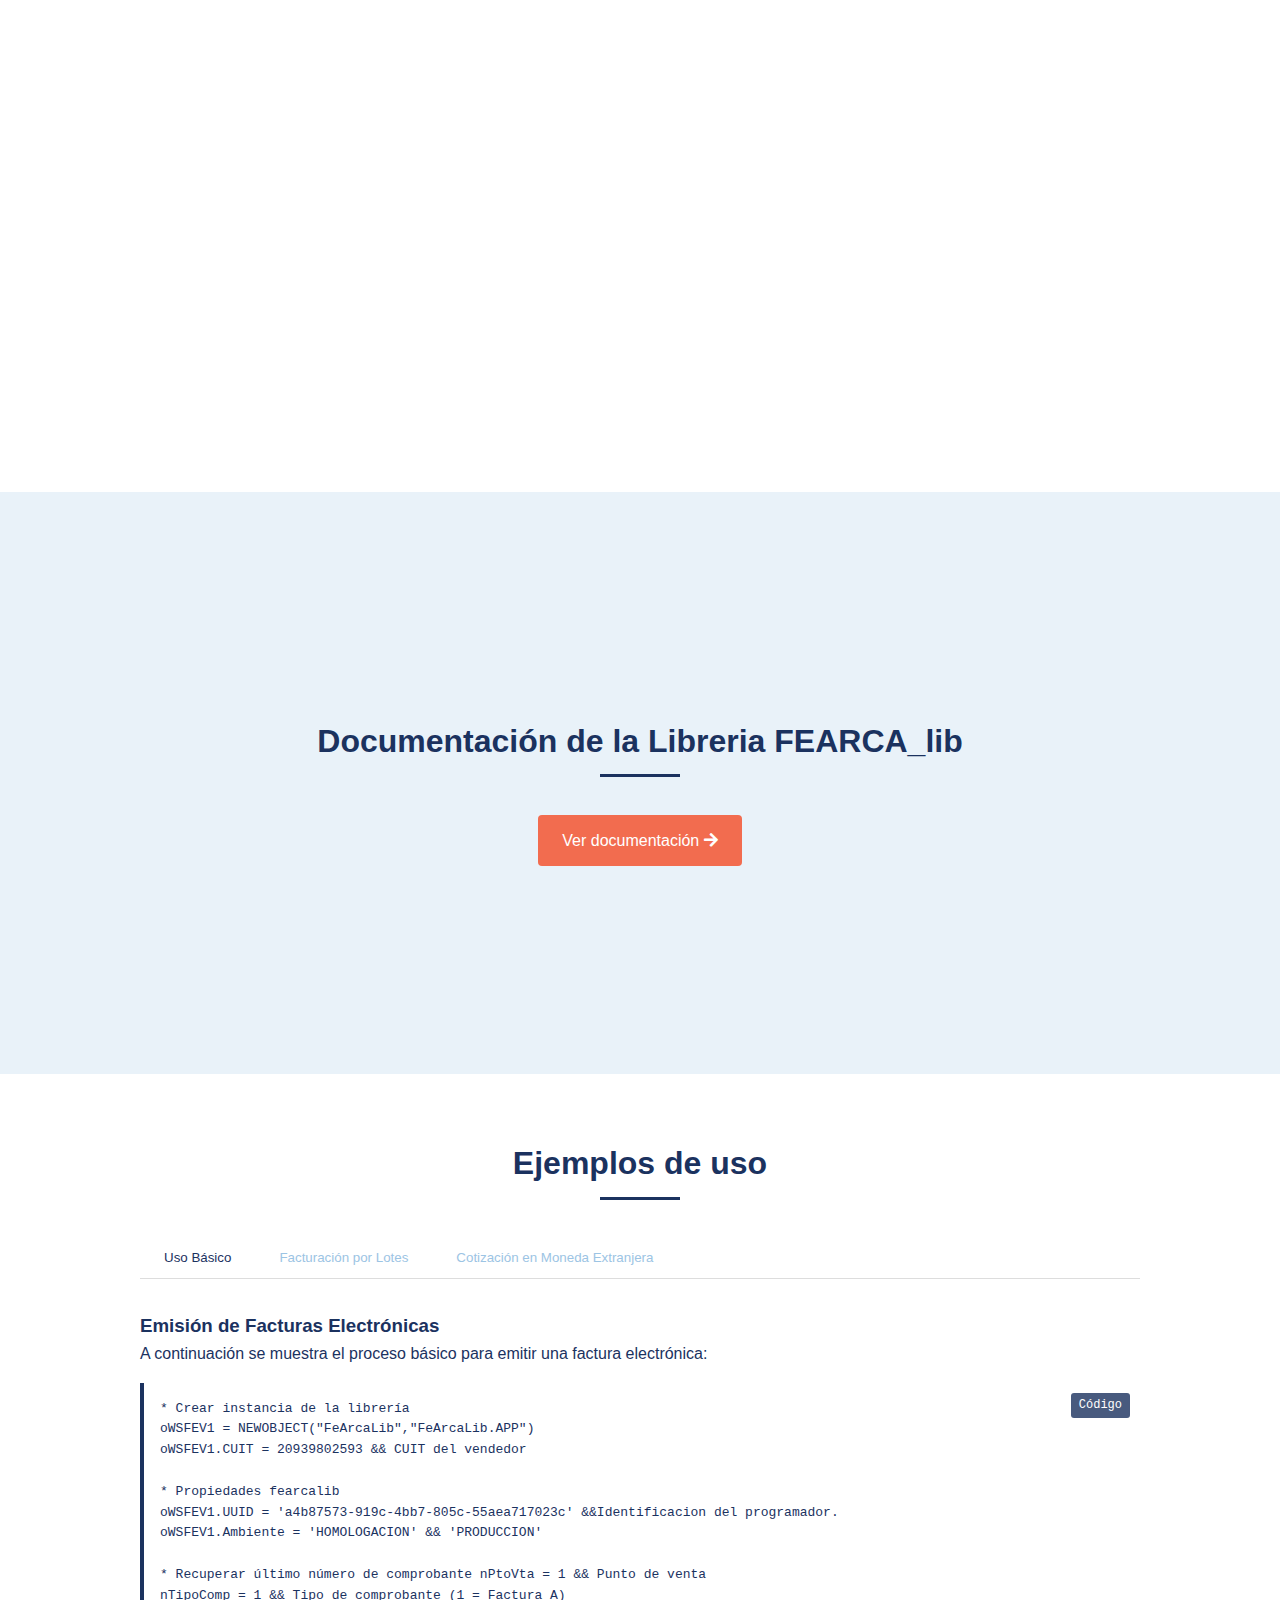
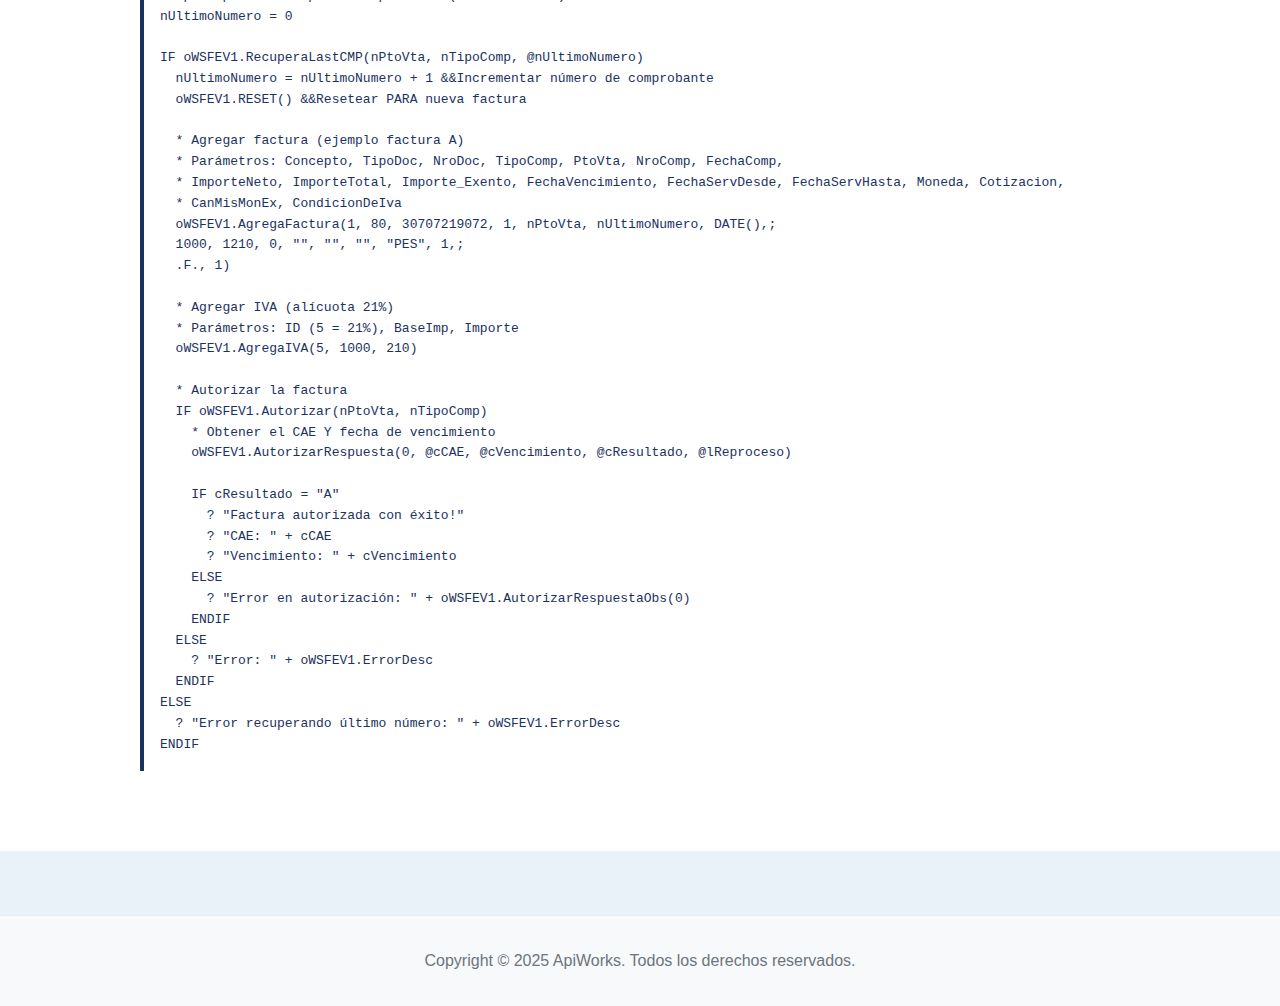
==== commit 0e4c8f42: "Modificacion de estilo para responsive" ====
--- a/index.html
+++ b/index.html
@@ -143,7 +143,9 @@
                             <div class="step-number">1</div>
                             <div class="step-content">
                                 <h4>Descarga e instala OpenSSL</h4>
-                                <p>Descarga e instala OpenSSL desde <a href="https://slproweb.com/products/Win32OpenSSL.html" target="_blank">slproweb.com</a>.</p>
+                                <p>Descarga e instala OpenSSL desde 
+                                    <a href="https://slproweb.com/products/Win32OpenSSL.html" target="_blank">slproweb.com</a>
+                                </p>
                             </div>
                         </div>
                         <div class="step">
@@ -200,7 +202,7 @@
                                 <h4>Incorporar la librería en tu proyecto</h4>
                                 <p>Crea una instancia de la librería en tu proyecto de Visual FoxPro:</p>
                                 <div class="code-block">
-                                    oWSFEV1 = NEWOBJECT("FeARCALib","FeARCALib.app")
+                                    oWSFEV1 = NEWOBJECT("FeARCALib","FeARCALib.app")<br>
                                 </div>
                             </div>
                         </div>
@@ -287,7 +289,6 @@
     </section>
 
     <section id="documentation" class="library">
-        
         <div class="container">
             <div class="space2"></div>
             <h2>Documentación de la Libreria FEARCA_lib</h2>
@@ -335,8 +336,8 @@
                         &nbsp;&nbsp;* Parámetros: Concepto, TipoDoc, NroDoc, TipoComp, PtoVta, NroComp, FechaComp,<br>
                         &nbsp;&nbsp;* ImporteNeto, ImporteTotal, Importe_Exento, FechaVencimiento, FechaServDesde, FechaServHasta, Moneda, Cotizacion,<br>
                         &nbsp;&nbsp;* CanMisMonEx, CondicionDeIva <br>
-                        &nbsp;&nbsp;oWSFEV1.AgregaFactura(1, 80, 30707219072, 1, nPtoVta, nUltimoNumero, DATE(),;
-                        &nbsp;&nbsp;1000, 1210, 0, "", "", "", "PES", 1,;
+                        &nbsp;&nbsp;oWSFEV1.AgregaFactura(1, 80, 30707219072, 1, nPtoVta, nUltimoNumero, DATE(),;<br>
+                        &nbsp;&nbsp;1000, 1210, 0, "", "", "", "PES", 1,;<br>
                         &nbsp;&nbsp;.F., 1)<br><br>
                         
                         &nbsp;&nbsp;* Agregar IVA (alícuota 21%)<br>
@@ -390,8 +391,8 @@
                         &nbsp;&nbsp;* Parámetros: Concepto, TipoDoc, NroDoc, TipoComp, PtoVta, NroComp, FechaComp,<br>
                         &nbsp;&nbsp;* ImporteNeto, ImporteTotal, Importe_Exento, FechaVencimiento, FechaServDesde, FechaServHasta, Moneda, Cotizacion,<br>
                         &nbsp;&nbsp;* CanMisMonEx, CondicionDeIva <br>
-                        &nbsp;&nbsp;oWSFEV1.AgregaFactura(1, 80, 30707219072, 1, nPtoVta, nUltimoNumero, DATE(),;
-                        &nbsp;&nbsp;1000, 1210, 0, "", "", "", "PES", 1,;
+                        &nbsp;&nbsp;oWSFEV1.AgregaFactura(1, 80, 30707219072, 1, nPtoVta, nUltimoNumero, DATE(),;<br>
+                        &nbsp;&nbsp;1000, 1210, 0, "", "", "", "PES", 1,;<br>
                         &nbsp;&nbsp;.F., 1)<br><br>
                         
                         &nbsp;&nbsp;* Agregar IVA (alícuota 21%)<br>
--- a/css/styles.css
+++ b/css/styles.css
@@ -265,6 +265,7 @@
 
 .tab-buttons {
     display: flex;
+    flex-direction: row;
     border-bottom: 1px solid #ddd;
     margin-bottom: 2rem;
     /*overflow-x: auto;
@@ -302,8 +303,8 @@
     bottom: -1px;
     left: 0;
     width: 100%;
-    height: 3px;
-    background-color: var(--primary);
+    height: 2px;
+    background-color: var(--success);
     transform: scaleX(0);
     animation: tabActive 0.3s forwards;
 }
@@ -371,6 +372,11 @@
     font-family: monospace;
     border-radius: 0 4px 4px 0;
     position: relative;
+    min-width: 670px; /* Añadir ancho mínimo */
+    width: 100%; /* Asegurar que ocupe todo el ancho disponible */
+    box-sizing: border-box; /* Incluir padding en el cálculo del ancho */
+    overflow-x: auto;
+   
 }
 
 .code-block::before {
@@ -384,6 +390,7 @@
     padding: 0.2rem 0.5rem;
     border-radius: 3px;
     opacity: 0.8;
+   
 }
 
 .error-section {
@@ -515,6 +522,14 @@
     
     .tab-buttons {
         overflow-x: auto;
+        flex-direction: column;
+    }
+    .code-block {
+        min-width: 350px;
+    }
+    .tab-btn {
+        
+        flex-direction: column;
     }
 }
 
@@ -533,6 +548,12 @@
     
     .step-number {
         margin-bottom: 0.5rem;
+    }
+    .code-block {
+        min-width: 300px;
+    }
+    .tab-buttons {
+        flex-direction: column;
     }
 }
 
